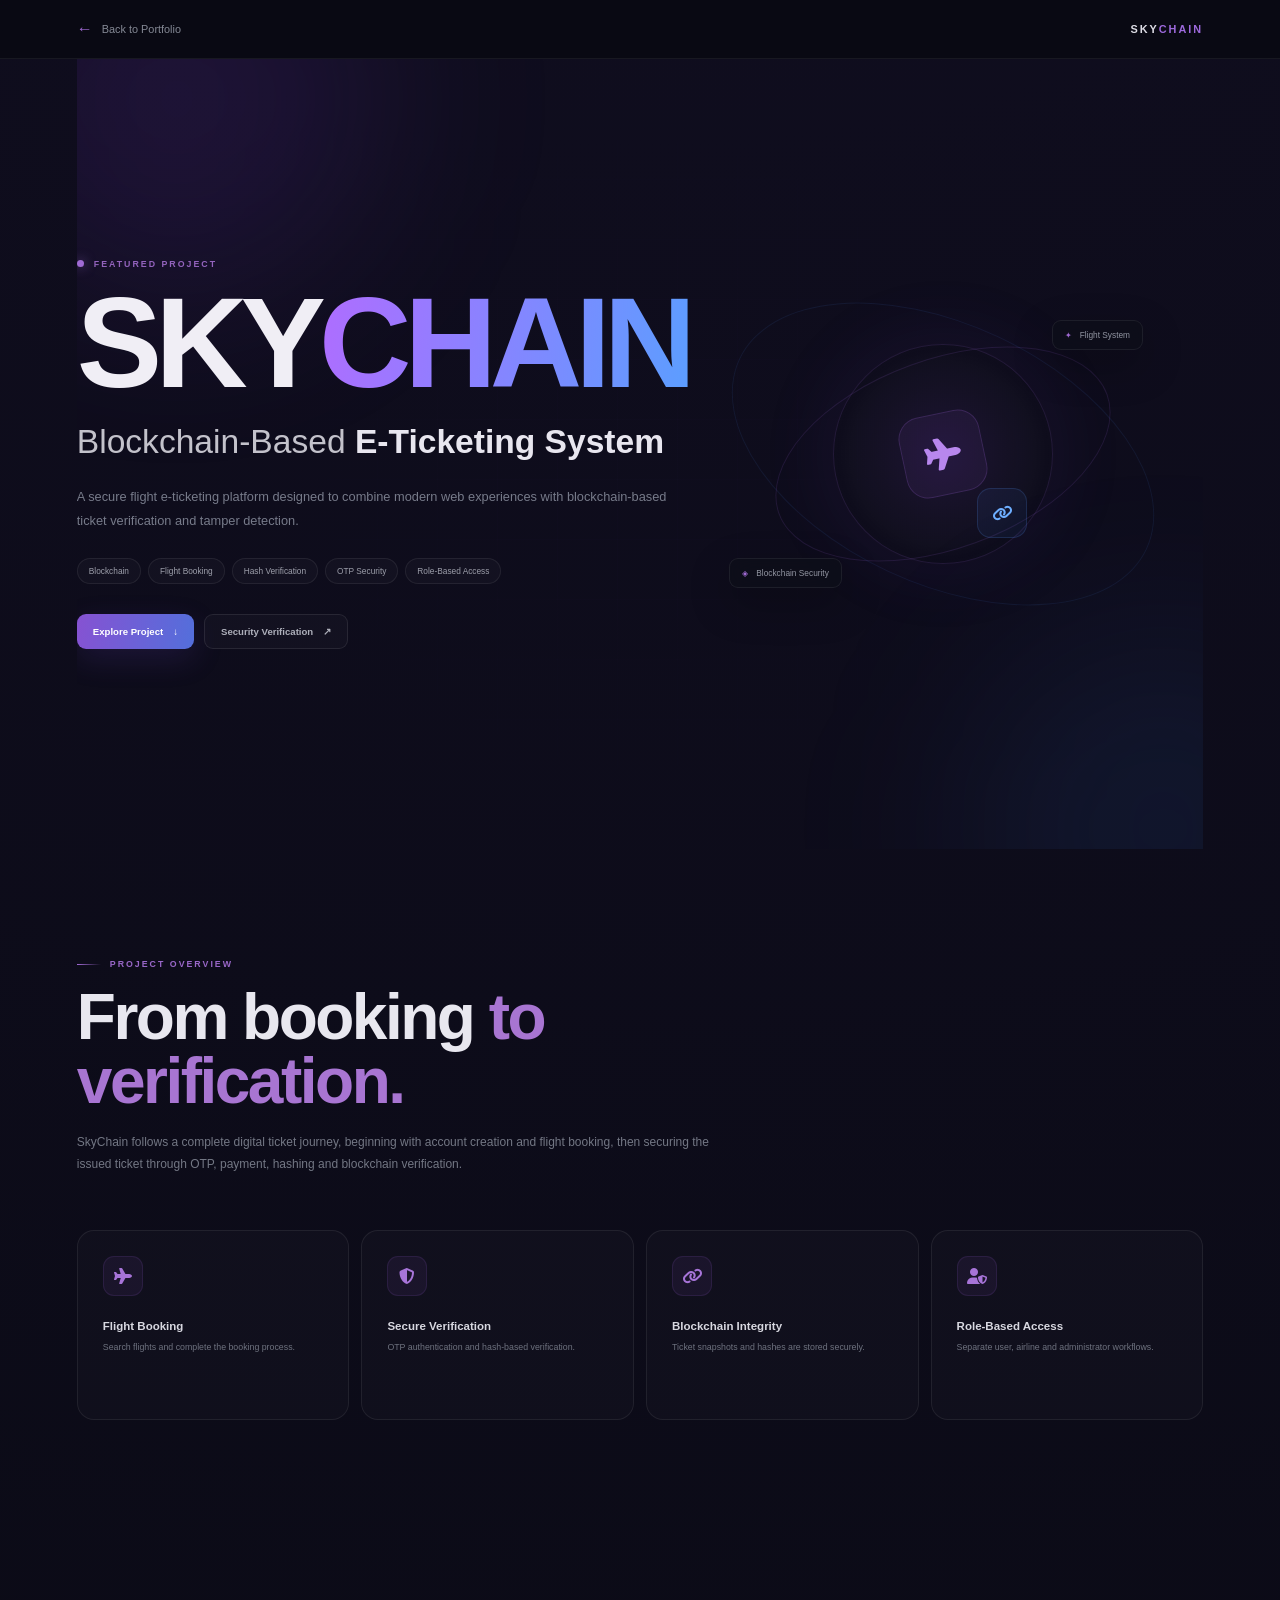
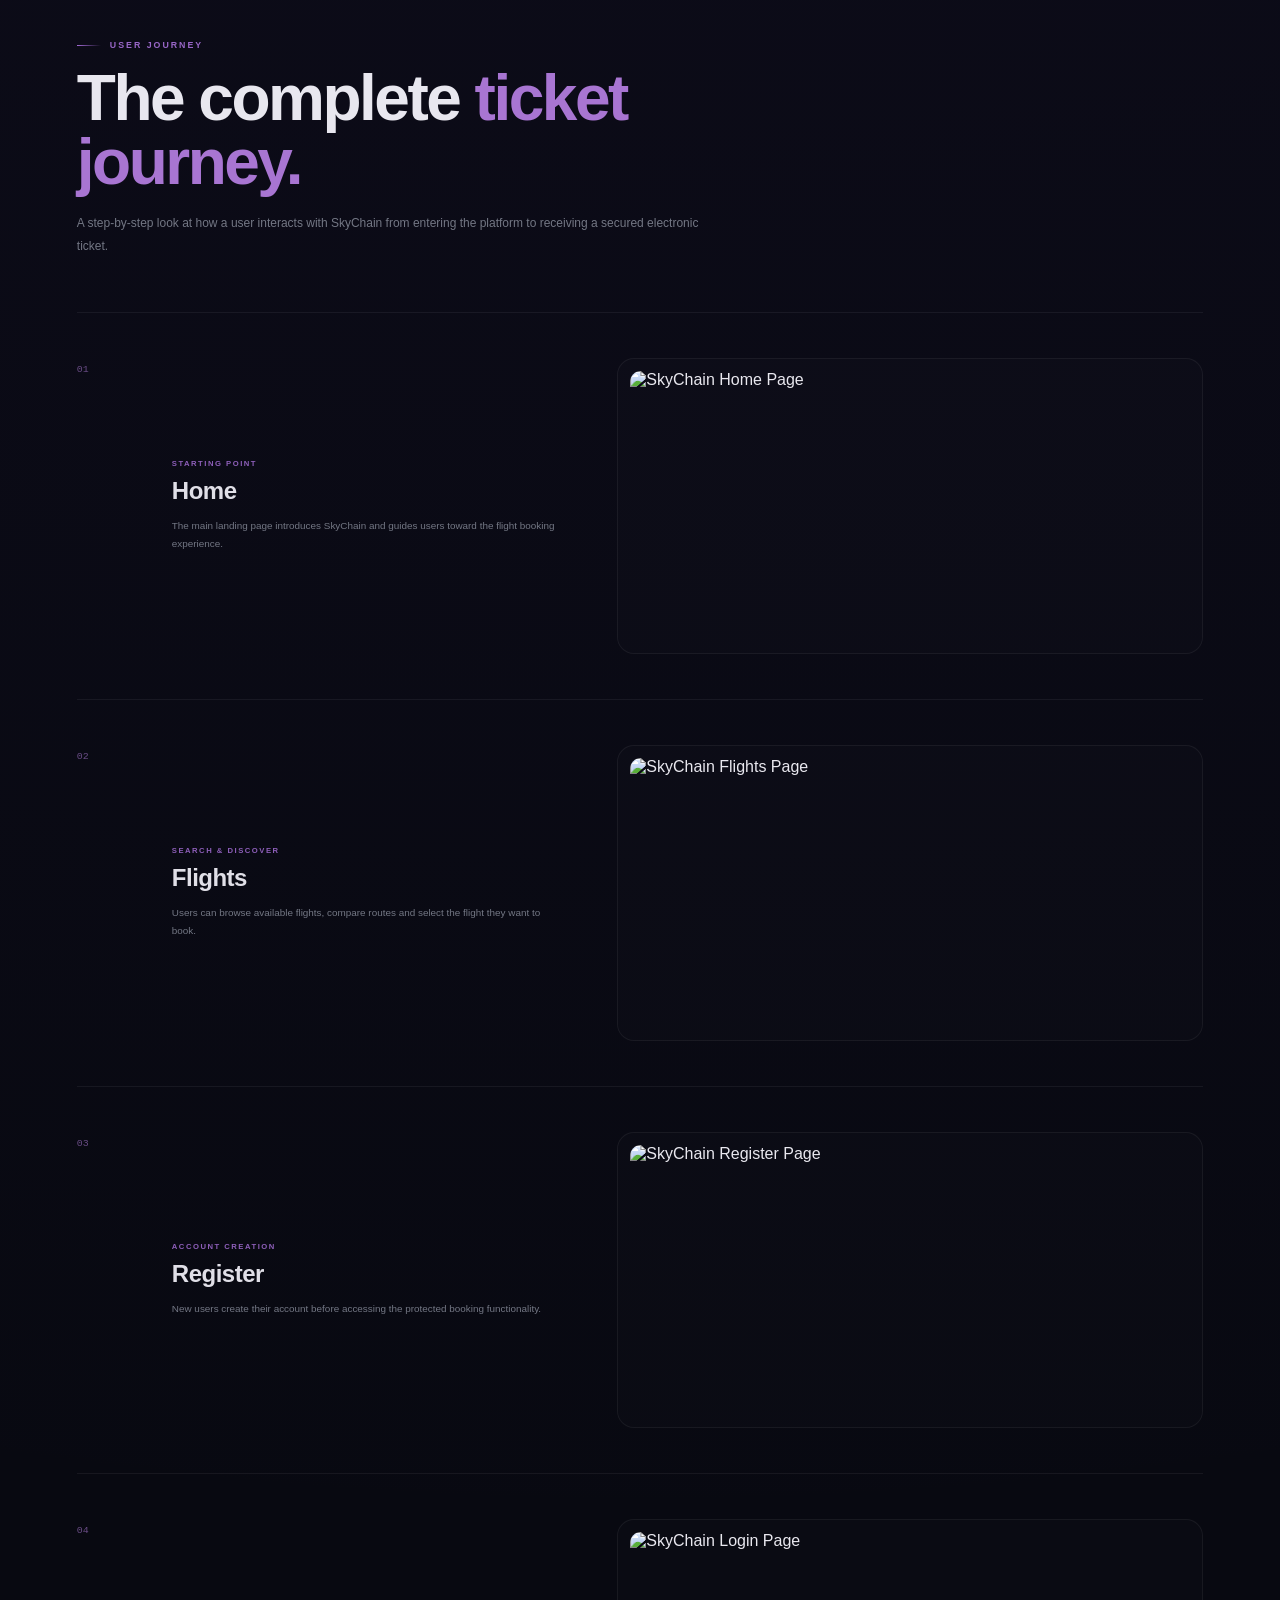
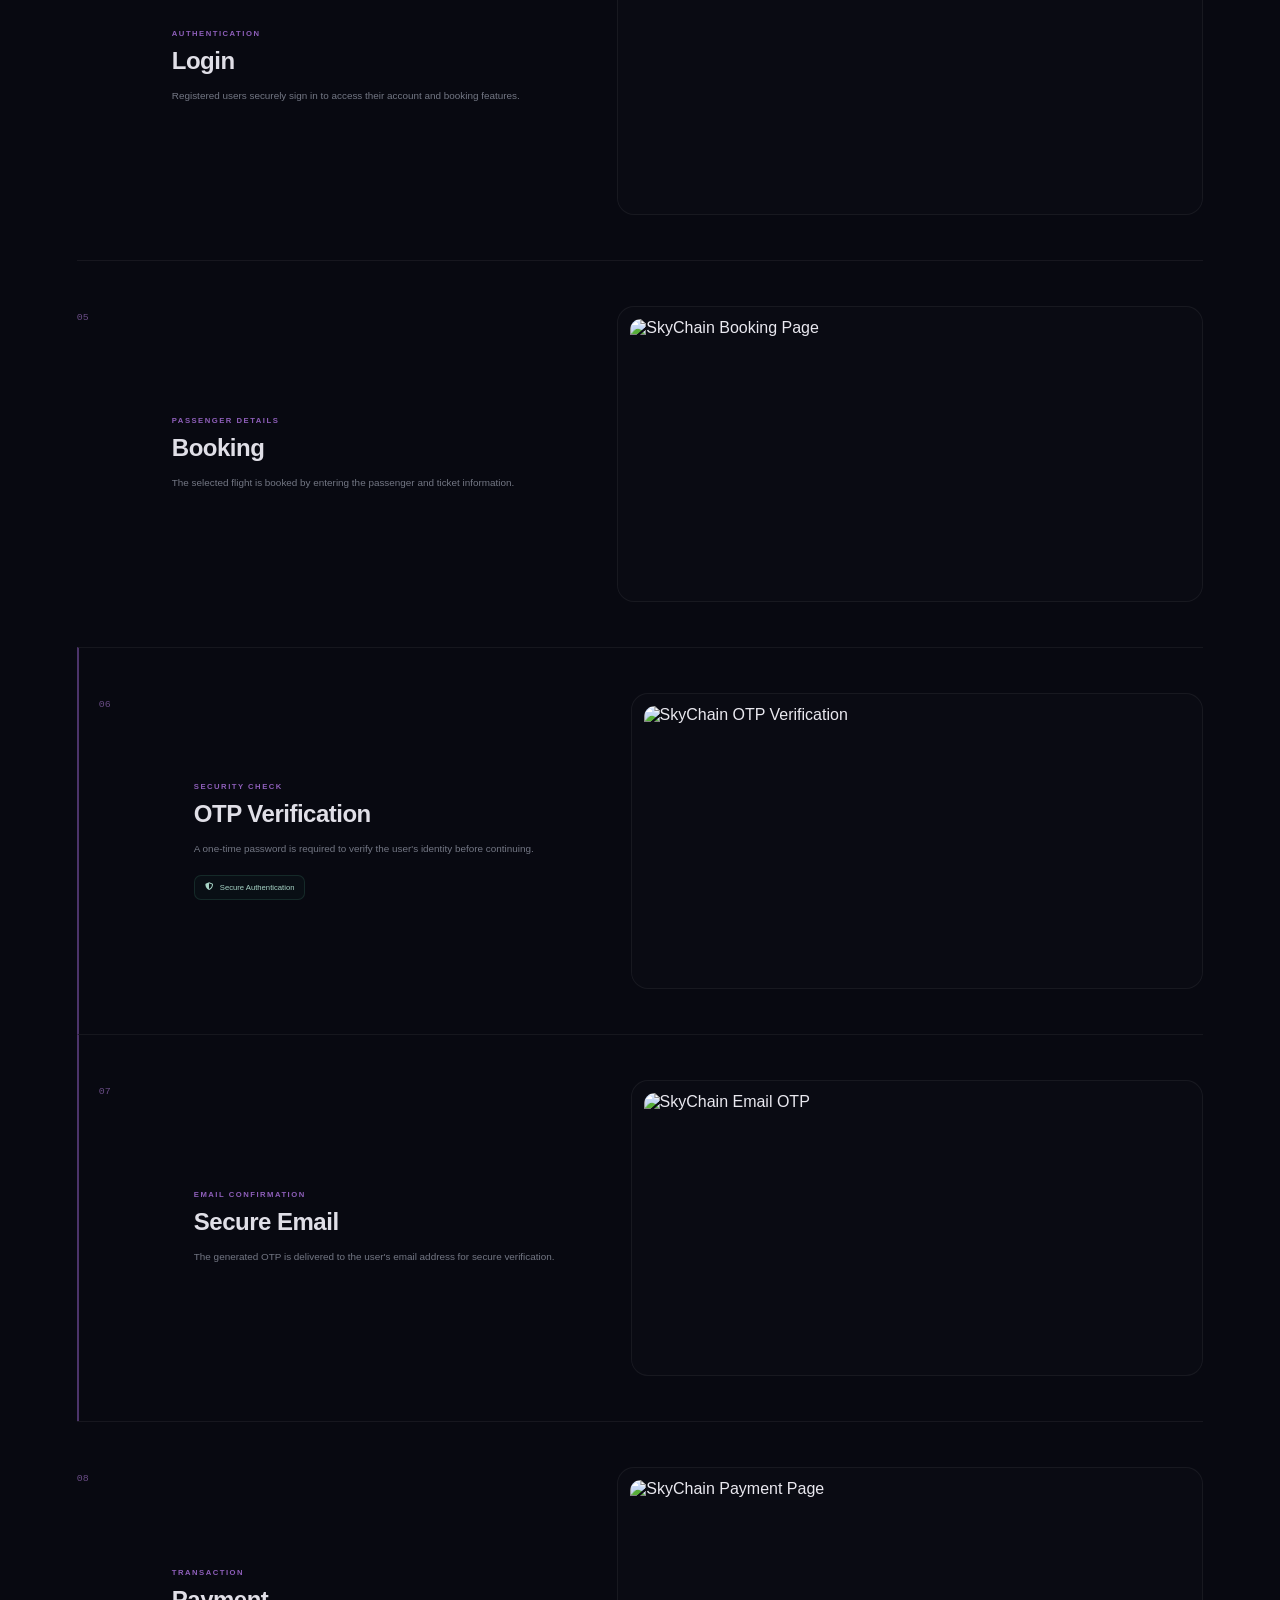
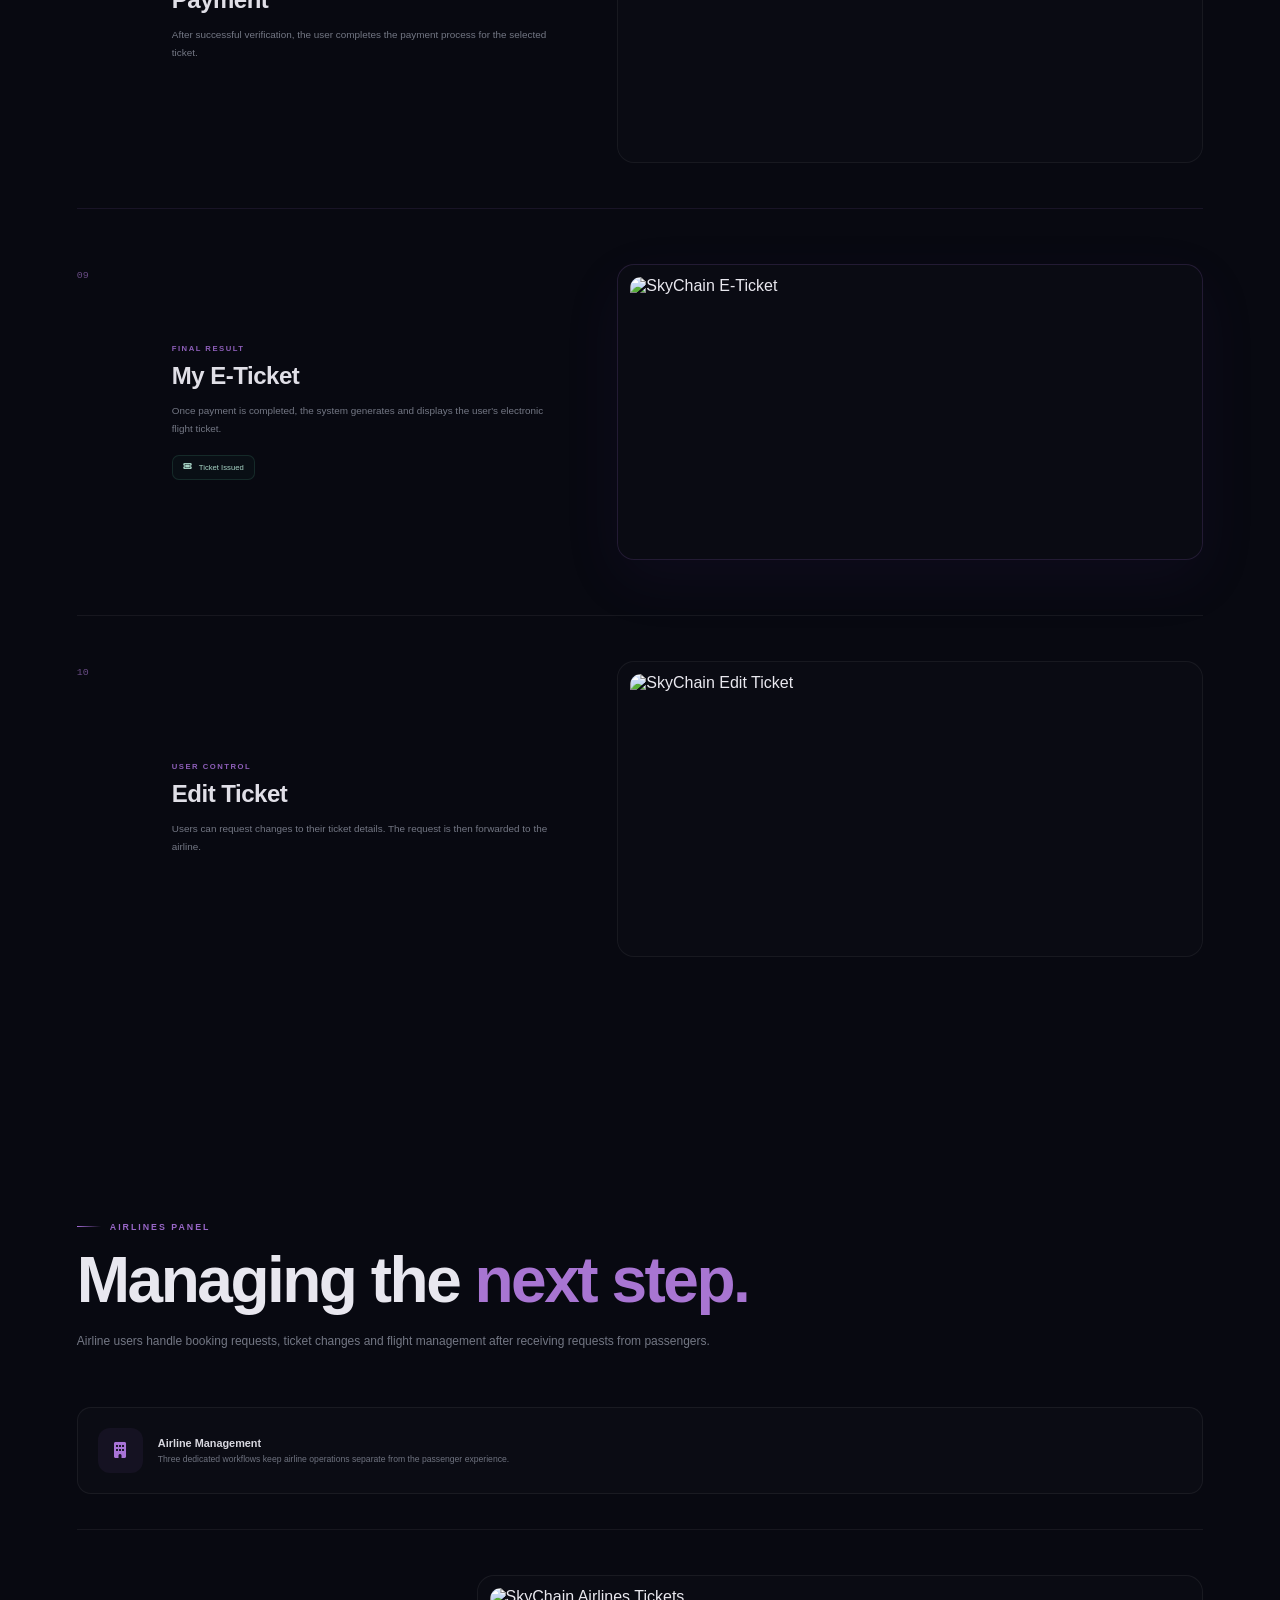
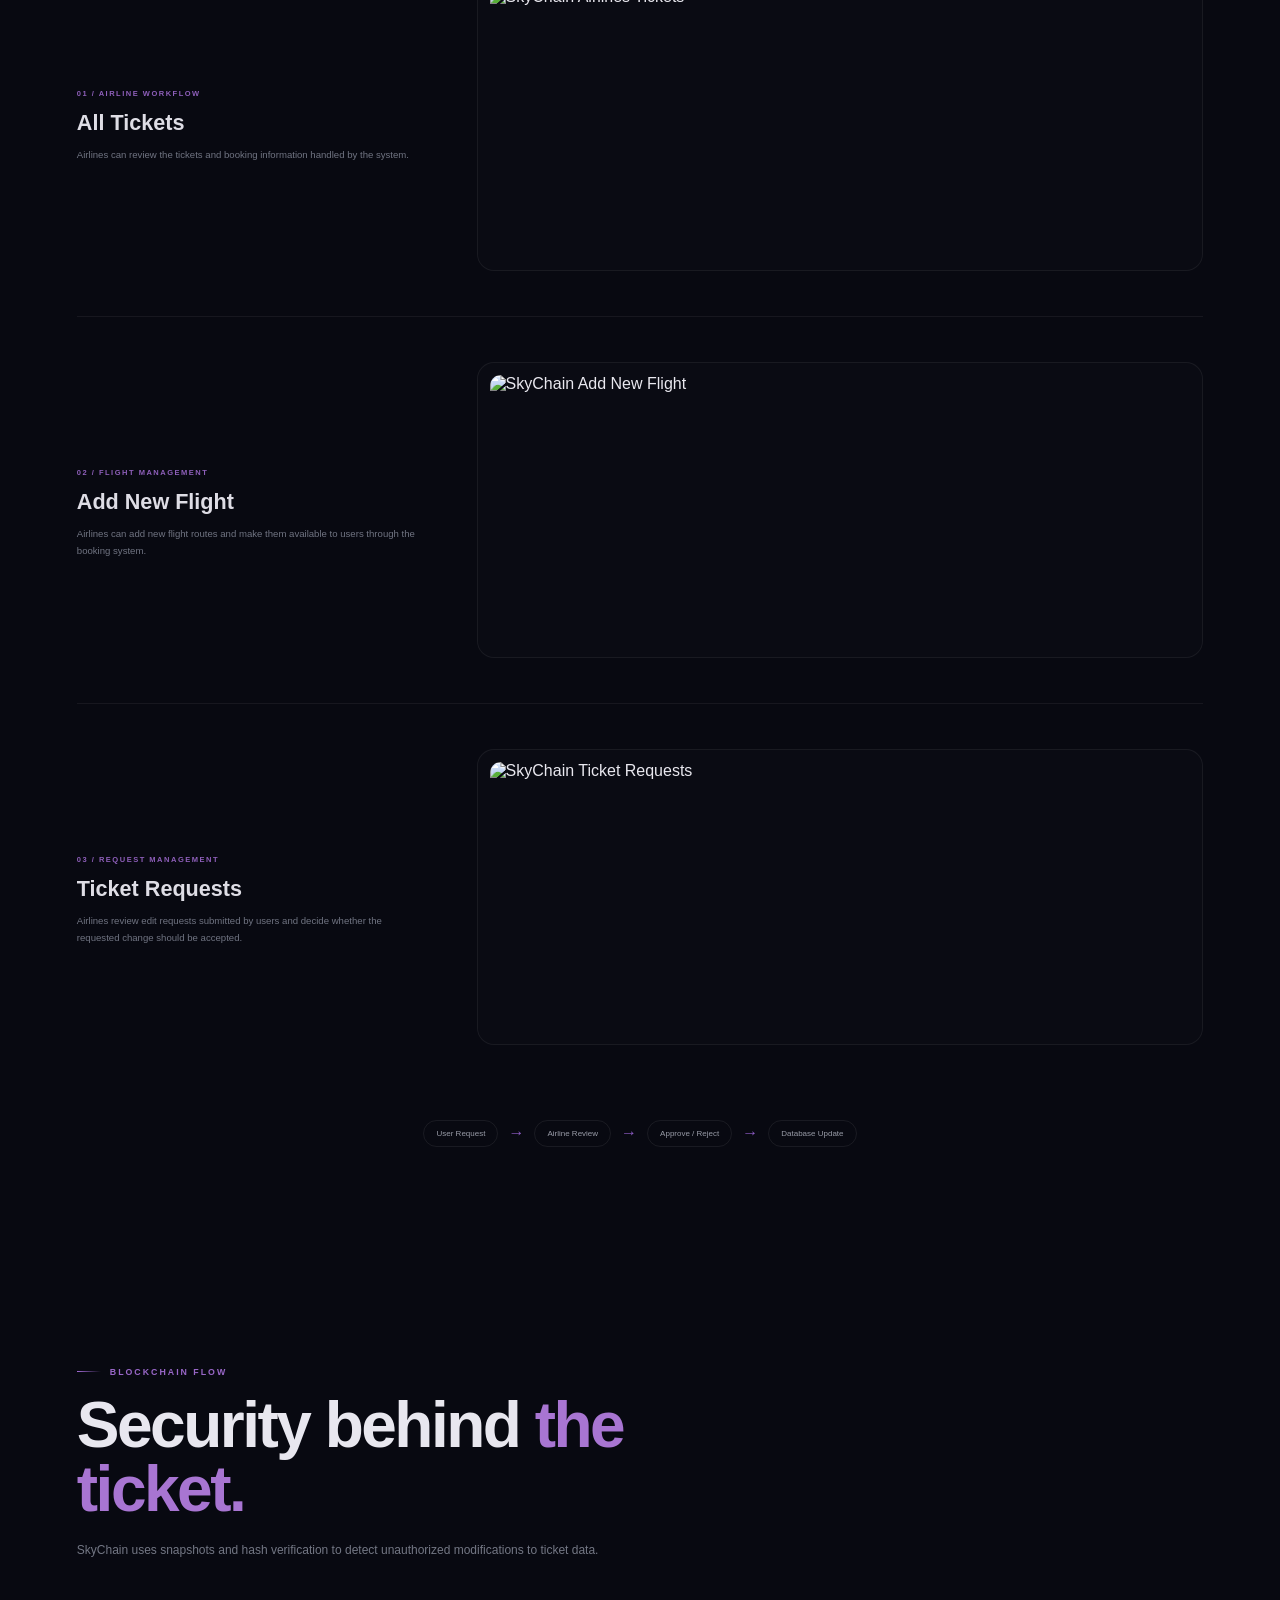
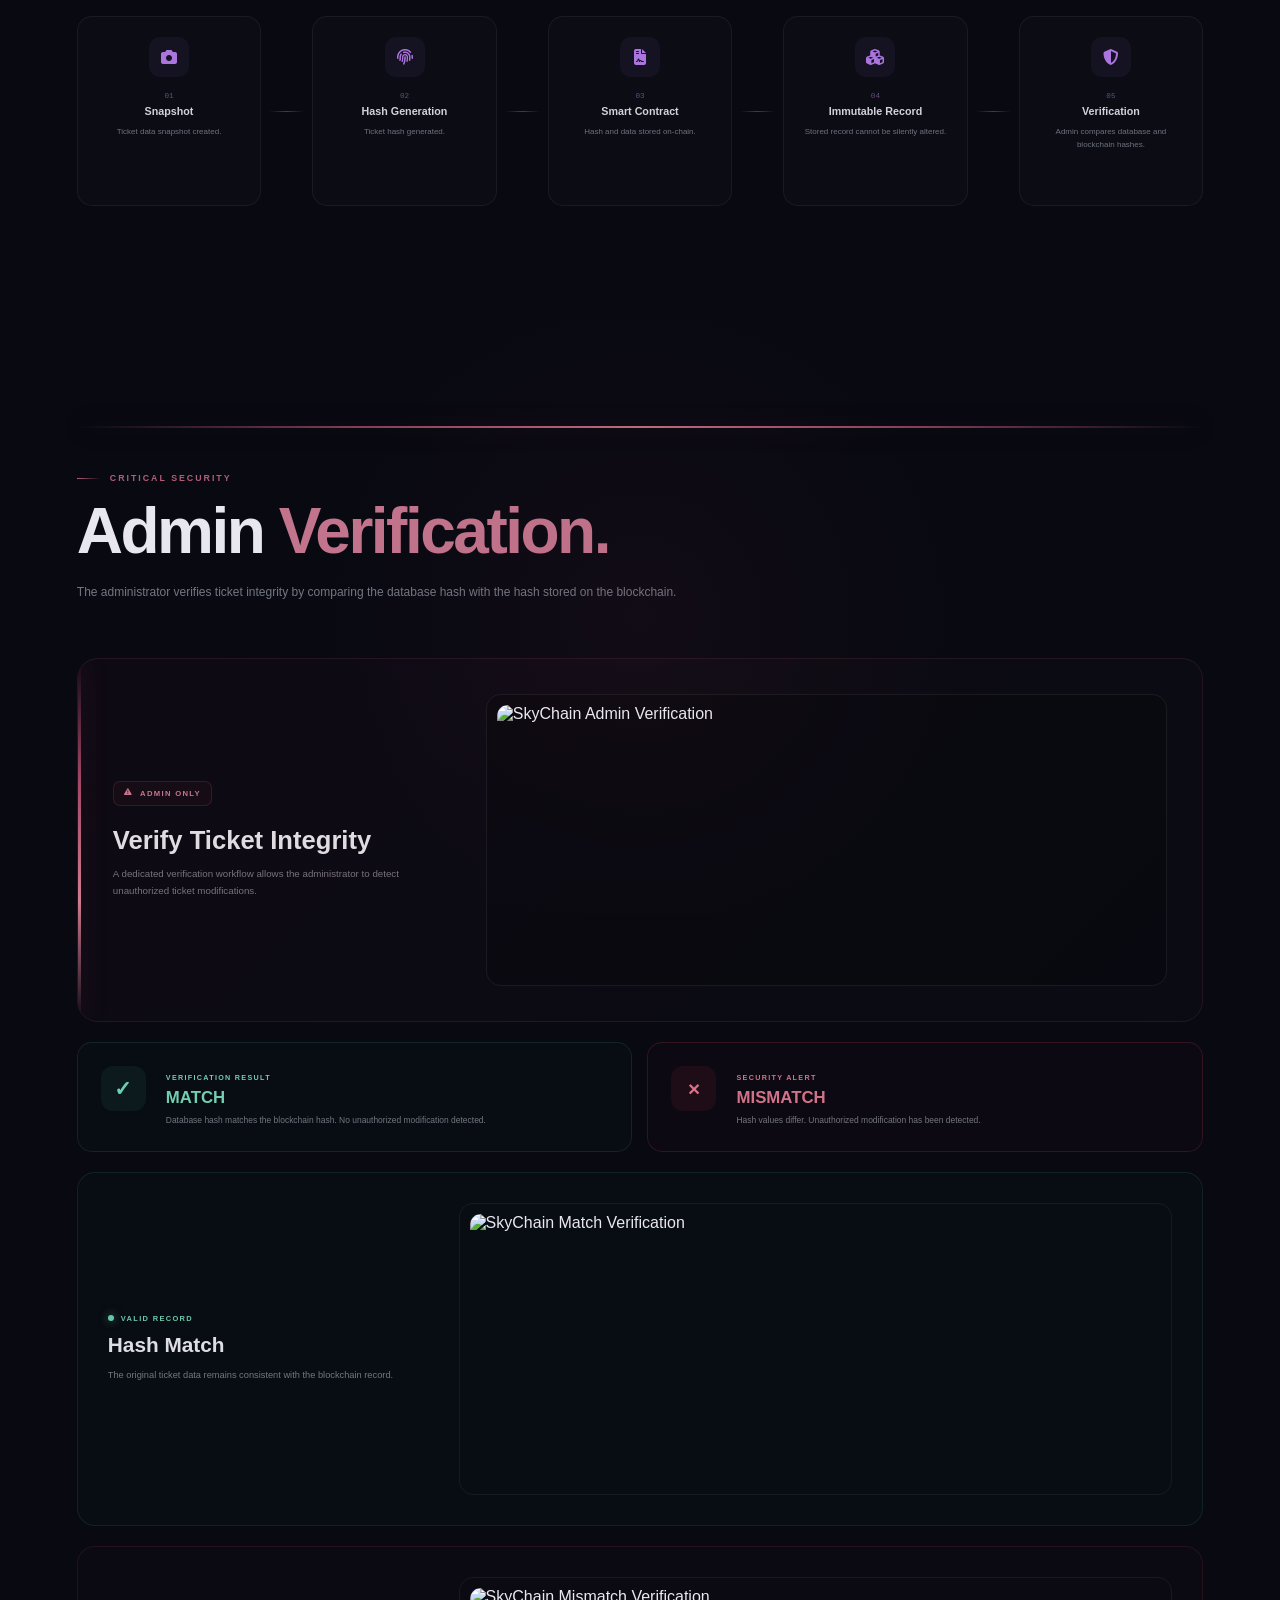
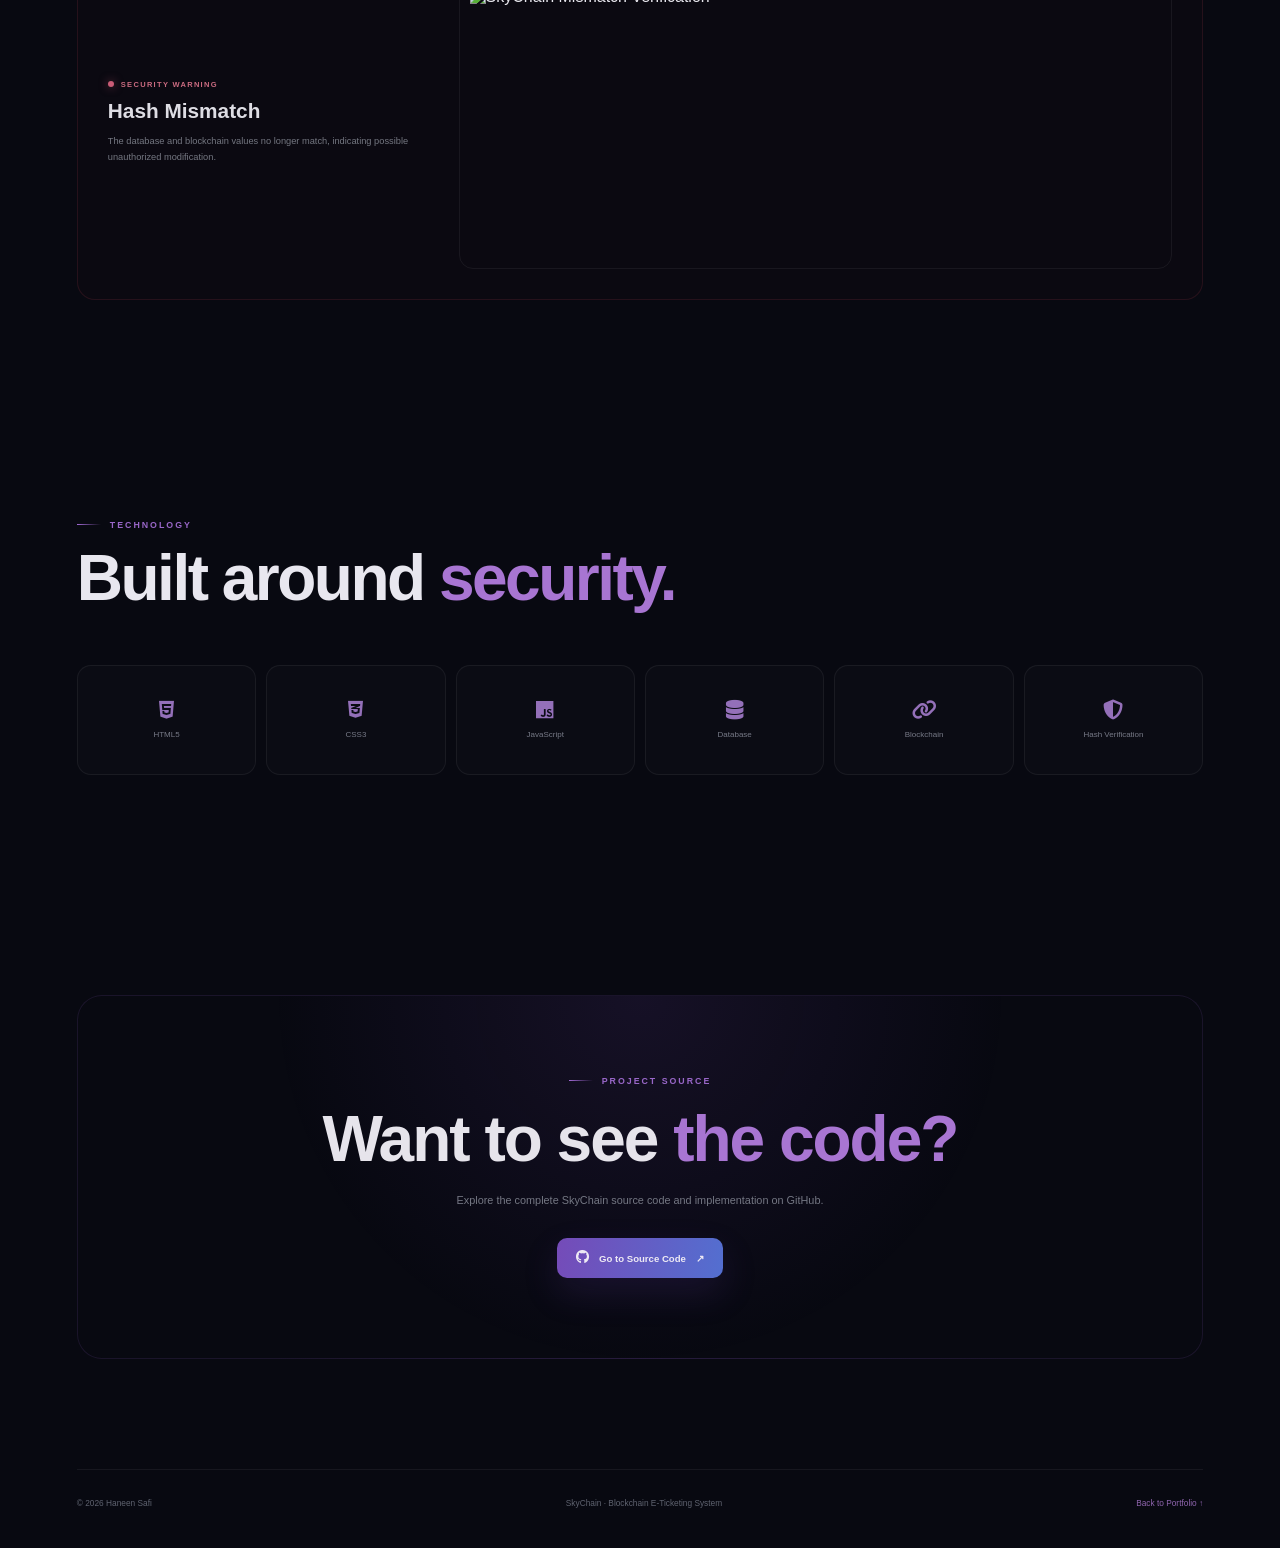
==== Skychain.html @ 0debd5b1 "Initial portfolio upload" ====
<!DOCTYPE html>
<html lang="en">

<head>
  <meta charset="UTF-8">

  <meta
    name="viewport"
    content="width=device-width, initial-scale=1.0"
  >

  <title>SkyChain | Blockchain E-Ticketing System</title>

  <link rel="stylesheet" href="Skychain.css">

  <!-- Font Awesome -->
  <link
    rel="stylesheet"
    href="https://cdnjs.cloudflare.com/ajax/libs/font-awesome/6.5.2/css/all.min.css"
  >
</head>


<body>

  <!-- =========================================
       NAVBAR
  ========================================= -->

  <header class="project-nav">

    <a href="index.html" class="back-home">
      <span>←</span>
      Back to Portfolio
    </a>

    <div class="nav-project-name">
      SKY<span>CHAIN</span>
    </div>

  </header>



  <!-- =========================================
       HERO
  ========================================= -->

  <main>

    <section class="sky-hero">

      <div class="hero-glow hero-glow-one"></div>
      <div class="hero-glow hero-glow-two"></div>

      <div class="hero-grid"></div>


      <div class="sky-hero-content">

        <p class="project-eyebrow">
          <span></span>
          FEATURED PROJECT
        </p>


        <h1>
          SKY<span>CHAIN</span>
        </h1>


        <h2>
          Blockchain-Based
          <strong>E-Ticketing System</strong>
        </h2>


        <p class="hero-description">
          A secure flight e-ticketing platform designed to combine
          modern web experiences with blockchain-based ticket
          verification and tamper detection.
        </p>


        <div class="hero-tags">

          <span>Blockchain</span>
          <span>Flight Booking</span>
          <span>Hash Verification</span>
          <span>OTP Security</span>
          <span>Role-Based Access</span>

        </div>


        <div class="hero-actions">

          <a
            href="#journey"
            class="hero-btn primary"
          >
            Explore Project
            <span>↓</span>
          </a>

          <a
            href="#verification"
            class="hero-btn secondary"
          >
            Security Verification
            <span>↗</span>
          </a>

        </div>

      </div>


      <div class="hero-visual">

        <div class="hero-orbit orbit-one"></div>
        <div class="hero-orbit orbit-two"></div>

        <div class="sky-symbol">

          <div class="plane-symbol">
            <i class="fa-solid fa-plane"></i>
          </div>

          <div class="chain-symbol">
            <i class="fa-solid fa-link"></i>
          </div>

        </div>


        <div class="floating-label label-flight">
          <span>✦</span>
          Flight System
        </div>

        <div class="floating-label label-blockchain">
          <span>◈</span>
          Blockchain Security
        </div>

      </div>

    </section>



    <!-- =========================================
         PROJECT OVERVIEW
    ========================================= -->

    <section class="project-overview section-space">

      <div class="section-title">

        <p class="section-kicker">
          <span></span>
          PROJECT OVERVIEW
        </p>

        <h2>
          From booking
          <span>to verification.</span>
        </h2>

        <p>
          SkyChain follows a complete digital ticket journey,
          beginning with account creation and flight booking,
          then securing the issued ticket through OTP,
          payment, hashing and blockchain verification.
        </p>

      </div>


      <div class="overview-grid">

        <div class="overview-card">

          <div class="overview-icon">
            <i class="fa-solid fa-plane"></i>
          </div>

          <strong>Flight Booking</strong>

          <span>
            Search flights and complete the booking process.
          </span>

        </div>


        <div class="overview-card">

          <div class="overview-icon">
            <i class="fa-solid fa-shield-halved"></i>
          </div>

          <strong>Secure Verification</strong>

          <span>
            OTP authentication and hash-based verification.
          </span>

        </div>


        <div class="overview-card">

          <div class="overview-icon">
            <i class="fa-solid fa-link"></i>
          </div>

          <strong>Blockchain Integrity</strong>

          <span>
            Ticket snapshots and hashes are stored securely.
          </span>

        </div>


        <div class="overview-card">

          <div class="overview-icon">
            <i class="fa-solid fa-user-shield"></i>
          </div>

          <strong>Role-Based Access</strong>

          <span>
            Separate user, airline and administrator workflows.
          </span>

        </div>

      </div>

    </section>



    <!-- =========================================
         USER JOURNEY
    ========================================= -->

    <section
      id="journey"
      class="journey-section section-space"
    >

      <div class="section-title">

        <p class="section-kicker">
          <span></span>
          USER JOURNEY
        </p>

        <h2>
          The complete
          <span>ticket journey.</span>
        </h2>

        <p>
          A step-by-step look at how a user interacts with
          SkyChain from entering the platform to receiving
          a secured electronic ticket.
        </p>

      </div>



      <!-- HOME -->

      <article class="screen-step">

        <div class="step-number">
          01
        </div>

        <div class="step-content">

          <div class="step-info">

            <p>STARTING POINT</p>

            <h3>Home</h3>

            <span>
              The main landing page introduces SkyChain and
              guides users toward the flight booking experience.
            </span>

          </div>

          <div class="step-image">
            <img
              src="assets/skychain/home.png"
              alt="SkyChain Home Page"
              class="project-screenshot"
            >
          </div>

        </div>

      </article>



      <!-- FLIGHTS -->

      <article class="screen-step">

        <div class="step-number">
          02
        </div>

        <div class="step-content">

          <div class="step-info">

            <p>SEARCH & DISCOVER</p>

            <h3>Flights</h3>

            <span>
              Users can browse available flights, compare routes
              and select the flight they want to book.
            </span>

          </div>

          <div class="step-image">
            <img
              src="assets/skychain/Flight.png"
              alt="SkyChain Flights Page"
              loading="lazy"
              class="project-screenshot"
            >
          </div>

        </div>

      </article>



      <!-- REGISTER -->

      <article class="screen-step">

        <div class="step-number">
          03
        </div>

        <div class="step-content">

          <div class="step-info">

            <p>ACCOUNT CREATION</p>

            <h3>Register</h3>

            <span>
              New users create their account before accessing
              the protected booking functionality.
            </span>

          </div>

          <div class="step-image">
            <img
              src="assets/skychain/Register.png"
              alt="SkyChain Register Page"
              loading="lazy"
              class="project-screenshot"
            >
          </div>

        </div>

      </article>



      <!-- LOGIN -->

      <article class="screen-step">

        <div class="step-number">
          04
        </div>

        <div class="step-content">

          <div class="step-info">

            <p>AUTHENTICATION</p>

            <h3>Login</h3>

            <span>
              Registered users securely sign in to access
              their account and booking features.
            </span>

          </div>

          <div class="step-image">
            <img
              src="assets/skychain/Login.png"
              alt="SkyChain Login Page"
              loading="lazy"
              class="project-screenshot"
            >
          </div>

        </div>

      </article>



      <!-- BOOKING -->

      <article class="screen-step">

        <div class="step-number">
          05
        </div>

        <div class="step-content">

          <div class="step-info">

            <p>PASSENGER DETAILS</p>

            <h3>Booking</h3>

            <span>
              The selected flight is booked by entering the
              passenger and ticket information.
            </span>

          </div>

          <div class="step-image">
            <img
              src="assets/skychain/Booking.jpeg"
              alt="SkyChain Booking Page"
              loading="lazy"
              class="project-screenshot"
            >
          </div>

        </div>

      </article>



      <!-- OTP -->

      <article class="screen-step security-step">

        <div class="step-number">
          06
        </div>

        <div class="step-content">

          <div class="step-info">

            <p>SECURITY CHECK</p>

            <h3>OTP Verification</h3>

            <span>
              A one-time password is required to verify the
              user's identity before continuing.
            </span>

            <div class="security-badge">
              <i class="fa-solid fa-shield-halved"></i>
              Secure Authentication
            </div>

          </div>

          <div class="step-image">
            <img
              src="assets/skychain/OTP.png"
              alt="SkyChain OTP Verification"
              loading="lazy"
              class="project-screenshot"
            >
          </div>

        </div>

      </article>



      <!-- EMAIL -->

      <article class="screen-step security-step">

        <div class="step-number">
          07
        </div>

        <div class="step-content">

          <div class="step-info">

            <p>EMAIL CONFIRMATION</p>

            <h3>Secure Email</h3>

            <span>
              The generated OTP is delivered to the user's
              email address for secure verification.
            </span>

          </div>

          <div class="step-image">
            <img
              src="assets/skychain/Email.png"
              alt="SkyChain Email OTP"
              loading="lazy"
              class="project-screenshot"
            >
          </div>

        </div>

      </article>



      <!-- PAYMENT -->

      <article class="screen-step">

        <div class="step-number">
          08
        </div>

        <div class="step-content">

          <div class="step-info">

            <p>TRANSACTION</p>

            <h3>Payment</h3>

            <span>
              After successful verification, the user completes
              the payment process for the selected ticket.
            </span>

          </div>

          <div class="step-image">
            <img
              src="assets/skychain/Payment.jpeg"
              alt="SkyChain Payment Page"
              loading="lazy"
              class="project-screenshot"
            >
          </div>

        </div>

      </article>



      <!-- TICKET -->

      <article class="screen-step featured-screen">

        <div class="step-number">
          09
        </div>

        <div class="step-content">

          <div class="step-info">

            <p>FINAL RESULT</p>

            <h3>My E-Ticket</h3>

            <span>
              Once payment is completed, the system generates
              and displays the user's electronic flight ticket.
            </span>

            <div class="result-badge">
              <i class="fa-solid fa-ticket"></i>
              Ticket Issued
            </div>

          </div>

          <div class="step-image">
            <img
              src="assets/skychain/Ticket.png"
              alt="SkyChain E-Ticket"
              loading="lazy"
              class="project-screenshot"
            >
          </div>

        </div>

      </article>



      <!-- EDIT -->

      <article class="screen-step">

        <div class="step-number">
          10
        </div>

        <div class="step-content">

          <div class="step-info">

            <p>USER CONTROL</p>

            <h3>Edit Ticket</h3>

            <span>
              Users can request changes to their ticket details.
              The request is then forwarded to the airline.
            </span>

          </div>

          <div class="step-image">
            <img
              src="assets/skychain/EditRequest.png"
              alt="SkyChain Edit Ticket"
              loading="lazy"
              class="project-screenshot"
            >
          </div>

        </div>

      </article>

    </section>



    <!-- =========================================
         AIRLINES
    ========================================= -->

    <section class="airlines-section section-space">

      <div class="section-title">

        <p class="section-kicker">
          <span></span>
          AIRLINES PANEL
        </p>

        <h2>
          Managing the
          <span>next step.</span>
        </h2>

        <p>
          Airline users handle booking requests, ticket changes
          and flight management after receiving requests from passengers.
        </p>

      </div>


      <div class="airlines-intro">

        <div class="airline-icon">
          <i class="fa-solid fa-building"></i>
        </div>

        <div>
          <strong>Airline Management</strong>

          <span>
            Three dedicated workflows keep airline operations
            separate from the passenger experience.
          </span>
        </div>

      </div>



      <!-- AIRLINE 1 -->

      <article class="airline-screen">

        <div class="airline-screen-info">

          <span>01 / AIRLINE WORKFLOW</span>

          <h3>All Tickets</h3>

          <p>
            Airlines can review the tickets and booking
            information handled by the system.
          </p>

        </div>

        <div class="airline-screen-image">

          <img
            src="assets/skychain/Airlines1.png"
            alt="SkyChain Airlines Tickets"
            loading="lazy"
            class="project-screenshot"
          >

        </div>

      </article>



      <!-- AIRLINE 2 -->

      <article class="airline-screen">

        <div class="airline-screen-info">

          <span>02 / FLIGHT MANAGEMENT</span>

          <h3>Add New Flight</h3>

          <p>
            Airlines can add new flight routes and make them
            available to users through the booking system.
          </p>

        </div>

        <div class="airline-screen-image">

          <img
            src="assets/skychain/AddFlight.png"
            alt="SkyChain Add New Flight"
            loading="lazy"
            class="project-screenshot"
          >

        </div>

      </article>



      <!-- AIRLINE 3 -->

      <article class="airline-screen">

        <div class="airline-screen-info">

          <span>03 / REQUEST MANAGEMENT</span>

          <h3>Ticket Requests</h3>

          <p>
            Airlines review edit requests submitted by users
            and decide whether the requested change should be accepted.
          </p>

        </div>

        <div class="airline-screen-image">

          <img
            src="assets/skychain/ApproveEdit.png"
            alt="SkyChain Ticket Requests"
            loading="lazy"
            class="project-screenshot"
          >

        </div>

      </article>



      <div class="airline-flow">

        <span>User Request</span>

        <b>→</b>

        <span>Airline Review</span>

        <b>→</b>

        <span>Approve / Reject</span>

        <b>→</b>

        <span>Database Update</span>

      </div>

    </section>



    <!-- =========================================
         BLOCKCHAIN FLOW
    ========================================= -->

    <section class="blockchain-section section-space">

      <div class="section-title">

        <p class="section-kicker">
          <span></span>
          BLOCKCHAIN FLOW
        </p>

        <h2>
          Security behind
          <span>the ticket.</span>
        </h2>

        <p>
          SkyChain uses snapshots and hash verification to detect
          unauthorized modifications to ticket data.
        </p>

      </div>


      <div class="blockchain-flow">

        <div class="block-node">

          <div class="block-icon">
            <i class="fa-solid fa-camera"></i>
          </div>

          <small>01</small>

          <h3>Snapshot</h3>

          <p>
            Ticket data snapshot created.
          </p>

        </div>


        <div class="block-line"></div>


        <div class="block-node">

          <div class="block-icon">
            <i class="fa-solid fa-fingerprint"></i>
          </div>

          <small>02</small>

          <h3>Hash Generation</h3>

          <p>
            Ticket hash generated.
          </p>

        </div>


        <div class="block-line"></div>


        <div class="block-node">

          <div class="block-icon">
            <i class="fa-solid fa-file-contract"></i>
          </div>

          <small>03</small>

          <h3>Smart Contract</h3>

          <p>
            Hash and data stored on-chain.
          </p>

        </div>


        <div class="block-line"></div>


        <div class="block-node">

          <div class="block-icon">
            <i class="fa-solid fa-cubes"></i>
          </div>

          <small>04</small>

          <h3>Immutable Record</h3>

          <p>
            Stored record cannot be silently altered.
          </p>

        </div>


        <div class="block-line"></div>


        <div class="block-node">

          <div class="block-icon">
            <i class="fa-solid fa-shield-halved"></i>
          </div>

          <small>05</small>

          <h3>Verification</h3>

          <p>
            Admin compares database and blockchain hashes.
          </p>

        </div>

      </div>

    </section>



    <!-- =========================================
         ADMIN VERIFICATION
    ========================================= -->

    <section
      id="verification"
      class="verification-section section-space"
    >

      <div class="verification-alert-line"></div>


      <div class="section-title verification-heading">

        <p class="section-kicker">
          <span></span>
          CRITICAL SECURITY
        </p>

        <h2>
          Admin
          <span>Verification.</span>
        </h2>

        <p>
          The administrator verifies ticket integrity by comparing
          the database hash with the hash stored on the blockchain.
        </p>

      </div>



      <!-- ADMIN IMAGE -->

      <div class="admin-main-screen">

        <div class="admin-main-info">

          <div class="critical-label">
            <i class="fa-solid fa-triangle-exclamation"></i>
            ADMIN ONLY
          </div>

          <h3>
            Verify Ticket Integrity
          </h3>

          <p>
            A dedicated verification workflow allows the administrator
            to detect unauthorized ticket modifications.
          </p>

        </div>


        <div class="admin-main-image">

          <img
            src="assets/skychain/Admin.png"
            alt="SkyChain Admin Verification"
            loading="lazy"
            class="project-screenshot"
          >

        </div>

      </div>



      <!-- MATCH / MISMATCH -->

      <div class="verification-results">

        <div class="verification-result match">

          <div class="result-icon">
            ✓
          </div>

          <div>

            <span>VERIFICATION RESULT</span>

            <h3>MATCH</h3>

            <p>
              Database hash matches the blockchain hash.
              No unauthorized modification detected.
            </p>

          </div>

        </div>



        <div class="verification-result mismatch">

          <div class="result-icon">
            ×
          </div>

          <div>

            <span>SECURITY ALERT</span>

            <h3>MISMATCH</h3>

            <p>
              Hash values differ. Unauthorized modification
              has been detected.
            </p>

          </div>

        </div>

      </div>



      <!-- MATCH SCREEN -->

      <article class="verification-screen match-screen">

        <div class="verification-screen-info">

          <div class="status-title">
            <span class="status-dot"></span>
            VALID RECORD
          </div>

          <h3>Hash Match</h3>

          <p>
            The original ticket data remains consistent with
            the blockchain record.
          </p>

        </div>

        <div class="verification-screen-image">

          <img
            src="assets/skychain/Match.png"
            alt="SkyChain Match Verification"
            loading="lazy"
            class="project-screenshot"
          >

        </div>

      </article>



      <!-- MISMATCH SCREEN -->

      <article class="verification-screen mismatch-screen">

        <div class="verification-screen-info">

          <div class="status-title">
            <span class="status-dot"></span>
            SECURITY WARNING
          </div>

          <h3>Hash Mismatch</h3>

          <p>
            The database and blockchain values no longer match,
            indicating possible unauthorized modification.
          </p>

        </div>

        <div class="verification-screen-image">

          <img
            src="assets/skychain/MisMatch.png"
            alt="SkyChain Mismatch Verification"
            loading="lazy"
            class="project-screenshot"
          >

        </div>

      </article>

    </section>



    <!-- =========================================
         TECHNOLOGY
    ========================================= -->

    <section class="technology-section section-space">

      <div class="section-title">

        <p class="section-kicker">
          <span></span>
          TECHNOLOGY
        </p>

        <h2>
          Built around
          <span>security.</span>
        </h2>

      </div>


      <div class="technology-grid">

        <div class="tech-item">
          <i class="fa-brands fa-html5"></i>
          <span>HTML5</span>
        </div>

        <div class="tech-item">
          <i class="fa-brands fa-css3-alt"></i>
          <span>CSS3</span>
        </div>

        <div class="tech-item">
          <i class="fa-brands fa-js"></i>
          <span>JavaScript</span>
        </div>

        <div class="tech-item">
          <i class="fa-solid fa-database"></i>
          <span>Database</span>
        </div>

        <div class="tech-item">
          <i class="fa-solid fa-link"></i>
          <span>Blockchain</span>
        </div>

        <div class="tech-item">
          <i class="fa-solid fa-shield-halved"></i>
          <span>Hash Verification</span>
        </div>

      </div>

    </section>



    <!-- =========================================
         FINAL CTA
    ========================================= -->

    <section class="source-section section-space">

      <div class="source-box">

        <p class="section-kicker">
          <span></span>
          PROJECT SOURCE
        </p>

        <h2>
          Want to see
          <span>the code?</span>
        </h2>

        <p>
          Explore the complete SkyChain source code and
          implementation on GitHub.
        </p>


        <a
          href="https://github.com/HaneenSafi/Skychain"
          target="_blank"
          rel="noopener noreferrer"
          class="source-btn"
        >

          <i class="fa-brands fa-github"></i>

          Go to Source Code

          <span>↗</span>

        </a>

      </div>

    </section>

  </main>



  <!-- =========================================
       IMAGE LIGHTBOX
  ========================================= -->

  <div
    class="image-lightbox"
    id="imageLightbox"
  >

    <button
      class="lightbox-close"
      id="lightboxClose"
      aria-label="Close image"
    >
      &times;
    </button>

    <img
      id="lightboxImage"
      src=""
      alt="SkyChain Project Screenshot"
    >

  </div>



  <!-- =========================================
       FOOTER
  ========================================= -->

  <footer class="sky-footer">

    <span>
      © 2026 Haneen Safi
    </span>

    <span>
      SkyChain · Blockchain E-Ticketing System
    </span>

    <a href="index.html">
      Back to Portfolio ↑
    </a>

  </footer>



  <script src="Skychain.js"></script>

</body>

</html>
---- Skychain.css ----
/* =========================================
   RESET
========================================= */

* {
  margin: 0;
  padding: 0;
  box-sizing: border-box;
}


html {
  scroll-behavior: smooth;
}


body {
  min-height: 100vh;

  background:
    radial-gradient(
      circle at 50% -10%,
      rgba(105,64,190,.10),
      transparent 35%
    ),
    #080911;

  color: #e9e8ef;

  font-family:
    Inter,
    Arial,
    sans-serif;

  overflow-x: hidden;
}


a {
  color: inherit;
  text-decoration: none;
}


img {
  max-width: 100%;
}


button {
  font: inherit;
}


/* =========================================
   NAVBAR
========================================= */

.project-nav {

  position: sticky;

  top: 0;

  z-index: 100;

  width: 100%;

  display: flex;

  align-items: center;

  justify-content: space-between;

  padding: 20px 6vw;

  border-bottom:
    1px solid rgba(255,255,255,.06);

  background:
    rgba(8,9,17,.78);

  backdrop-filter:
    blur(18px);
}


.back-home {

  display: flex;

  align-items: center;

  gap: 9px;

  color: #858995;

  font-size: .68rem;

  transition: .25s ease;
}


.back-home span {

  color: #a16bd4;

  font-size: 1rem;
}


.back-home:hover {

  color: #dddbe5;

  transform:
    translateX(-3px);
}


.nav-project-name {

  color: #dedde6;

  font-size: .68rem;

  font-weight: 800;

  letter-spacing: 2px;
}


.nav-project-name span {

  color: #9d69dc;
}


/* =========================================
   GENERAL
========================================= */

.section-space {

  width: min(1180px, 88%);

  margin: auto;

  padding: 110px 0;
}


.section-title {

  max-width: 720px;

  margin-bottom: 55px;
}


.section-kicker {

  display: flex;

  align-items: center;

  gap: 9px;

  margin-bottom: 16px;

  color: #9967c8;

  font-size: .55rem;

  font-weight: 800;

  letter-spacing: 2px;
}


.section-kicker span {

  width: 24px;

  height: 1px;

  background:
    linear-gradient(
      90deg,
      #a36bd7,
      transparent
    );
}


.section-title h2 {

  color: #e8e7ef;

  font-size:
    clamp(2.3rem, 5vw, 4.1rem);

  line-height: 1;

  letter-spacing: -2.5px;
}


.section-title h2 span {

  color: #a875d2;
}


.section-title > p:last-child {

  max-width: 650px;

  margin-top: 18px;

  color: #737784;

  font-size: .75rem;

  line-height: 1.85;
}


/* =========================================
   HERO
========================================= */

.sky-hero {

  position: relative;

  min-height: 790px;

  display: grid;

  grid-template-columns: 1.1fr .9fr;

  align-items: center;

  gap: 40px;

  width: min(1250px, 88%);

  margin: auto;

  overflow: hidden;
}


.hero-grid {

  position: absolute;

  inset: 0;

  opacity: .25;

  background-image:
    linear-gradient(
      rgba(155,92,255,.05) 1px,
      transparent 1px
    ),
    linear-gradient(
      90deg,
      rgba(155,92,255,.05) 1px,
      transparent 1px
    );

  background-size:
    60px 60px;

  mask-image:
    radial-gradient(
      circle,
      black,
      transparent 70%
    );

  pointer-events: none;
}


.hero-glow {

  position: absolute;

  width: 400px;

  height: 400px;

  border-radius: 50%;

  filter: blur(90px);

  pointer-events: none;
}


.hero-glow-one {

  top: -160px;

  left: -100px;

  background:
    rgba(128,67,220,.13);
}


.hero-glow-two {

  right: -160px;

  bottom: -180px;

  background:
    rgba(55,119,230,.09);
}


.sky-hero-content {

  position: relative;

  z-index: 2;
}


.project-eyebrow {

  display: flex;

  align-items: center;

  gap: 10px;

  color: #9363bd;

  font-size: .55rem;

  font-weight: 800;

  letter-spacing: 2px;
}


.project-eyebrow span {

  width: 7px;

  height: 7px;

  border-radius: 50%;

  background: #a06bd4;

  box-shadow:
    0 0 12px rgba(160,107,212,.7);
}


.sky-hero h1 {

  margin-top: 22px;

  font-size:
    clamp(4rem, 10vw, 8rem);

  line-height: .82;

  letter-spacing: -7px;

  color: #f0eef5;
}


.sky-hero h1 span {

  background:
    linear-gradient(
      100deg,
      #b06cff,
      #5b9eff
    );

  -webkit-background-clip: text;

  background-clip: text;

  color: transparent;
}


.sky-hero h2 {

  max-width: 620px;

  margin-top: 25px;

  color: #c3c2cb;

  font-size:
    clamp(1.3rem, 3vw, 2.1rem);

  font-weight: 500;

  line-height: 1.25;
}


.sky-hero h2 strong {

  color: #e8e6ef;

  font-weight: 700;
}


.hero-description {

  max-width: 610px;

  margin-top: 22px;

  color: #777b8a;

  font-size: .8rem;

  line-height: 1.9;
}


.hero-tags {

  display: flex;

  flex-wrap: wrap;

  gap: 7px;

  margin-top: 25px;
}


.hero-tags span {

  padding: 7px 11px;

  border:
    1px solid rgba(255,255,255,.07);

  border-radius: 50px;

  background:
    rgba(255,255,255,.025);

  color: #9d9fab;

  font-size: .52rem;
}


.hero-actions {

  display: flex;

  flex-wrap: wrap;

  gap: 10px;

  margin-top: 30px;
}


.hero-btn {

  display: inline-flex;

  align-items: center;

  gap: 10px;

  padding: 11px 16px;

  border-radius: 9px;

  font-size: .6rem;

  font-weight: 700;

  transition: .3s ease;
}


.hero-btn.primary {

  color: white;

  background:
    linear-gradient(
      100deg,
      #8652d2,
      #536fdb
    );

  box-shadow:
    0 10px 30px rgba(100,65,190,.18);
}


.hero-btn.secondary {

  color: #aeb0bb;

  border:
    1px solid rgba(255,255,255,.09);

  background:
    rgba(255,255,255,.025);
}


.hero-btn:hover {

  transform:
    translateY(-3px);
}


.hero-btn.secondary:hover {

  border-color:
    rgba(161,107,212,.3);

  color: #ded7e9;
}


/* =========================================
   HERO VISUAL
========================================= */

.hero-visual {

  position: relative;

  min-height: 480px;

  display: grid;

  place-items: center;
}


.hero-orbit {

  position: absolute;

  border:
    1px solid rgba(154,98,215,.14);

  border-radius: 50%;

  transform: rotate(-20deg);
}


.orbit-one {

  width: 350px;

  height: 190px;
}


.orbit-two {

  width: 450px;

  height: 260px;

  border-color:
    rgba(73,128,226,.10);

  transform:
    rotate(25deg);
}


.sky-symbol {

  position: relative;

  width: 220px;

  height: 220px;

  display: grid;

  place-items: center;

  border-radius: 50%;

  border:
    1px solid rgba(157,101,215,.15);

  background:
    radial-gradient(
      circle,
      rgba(132,73,213,.12),
      rgba(255,255,255,.015) 60%,
      transparent 70%
    );

  box-shadow:
    0 0 80px rgba(113,65,210,.10);
}


.plane-symbol {

  width: 82px;

  height: 82px;

  display: grid;

  place-items: center;

  border-radius: 22px;

  color: #b887ee;

  font-size: 2rem;

  background:
    rgba(151,95,219,.08);

  border:
    1px solid rgba(159,103,220,.2);

  transform:
    rotate(-12deg);
}


.chain-symbol {

  position: absolute;

  right: 25px;

  bottom: 25px;

  width: 50px;

  height: 50px;

  display: grid;

  place-items: center;

  border-radius: 14px;

  color: #6eafff;

  background:
    rgba(68,128,226,.08);

  border:
    1px solid rgba(82,145,235,.18);

  font-size: 1rem;
}


.floating-label {

  position: absolute;

  display: flex;

  align-items: center;

  gap: 8px;

  padding: 9px 12px;

  border:
    1px solid rgba(255,255,255,.07);

  border-radius: 9px;

  background:
    rgba(14,15,25,.78);

  color: #9295a2;

  font-size: .52rem;

  backdrop-filter:
    blur(12px);

  box-shadow:
    0 15px 40px rgba(0,0,0,.25);
}


.floating-label span {

  color: #a16bd4;
}


.label-flight {

  top: 22%;

  right: 3%;
}


.label-blockchain {

  bottom: 22%;

  left: 0;
}


/* =========================================
   OVERVIEW
========================================= */

.overview-grid {

  display: grid;

  grid-template-columns:
    repeat(4, 1fr);

  gap: 12px;
}


.overview-card {

  min-height: 190px;

  padding: 25px;

  border:
    1px solid rgba(255,255,255,.07);

  border-radius: 17px;

  background:
    rgba(255,255,255,.018);

  transition: .3s ease;
}


.overview-card:hover {

  transform:
    translateY(-5px);

  border-color:
    rgba(157,101,215,.22);

  background:
    rgba(157,101,215,.035);
}


.overview-icon {

  width: 40px;

  height: 40px;

  display: grid;

  place-items: center;

  border-radius: 11px;

  color: #a774d8;

  background:
    rgba(155,96,214,.08);

  border:
    1px solid rgba(155,96,214,.13);
}


.overview-card strong {

  display: block;

  margin-top: 24px;

  color: #d8d8e0;

  font-size: .72rem;
}


.overview-card span {

  display: block;

  margin-top: 8px;

  color: #6e727f;

  font-size: .55rem;

  line-height: 1.7;
}


/* =========================================
   JOURNEY
========================================= */

.screen-step {

  position: relative;

  display: grid;

  grid-template-columns: 70px 1fr;

  gap: 25px;

  padding: 45px 0;

  border-top:
    1px solid rgba(255,255,255,.06);
}


.step-number {

  color: #694c85;

  font-family: monospace;

  font-size: .62rem;

  padding-top: 6px;
}


.step-content {

  display: grid;

  grid-template-columns: .8fr 1.2fr;

  align-items: center;

  gap: 55px;
}


.step-info p {

  color: #8e5fba;

  font-size: .48rem;

  font-weight: 800;

  letter-spacing: 1.5px;
}


.step-info h3 {

  margin-top: 9px;

  color: #e0dfe7;

  font-size: 1.5rem;

  letter-spacing: -.5px;
}


.step-info > span {

  display: block;

  max-width: 410px;

  margin-top: 12px;

  color: #737784;

  font-size: .62rem;

  line-height: 1.8;
}


.step-image {

  display: flex;

  justify-content: center;

  padding: 12px;

  border:
    1px solid rgba(255,255,255,.055);

  border-radius: 17px;

  background:
    rgba(255,255,255,.012);
}


.project-screenshot {

  display: block;

  width: 100%;

  height: 270px;

  object-fit: contain;

  border-radius: 11px;

  cursor: zoom-in;

  transition:
    transform .35s ease,
    filter .35s ease,
    box-shadow .35s ease;
}


.project-screenshot:hover {

  transform:
    scale(1.025);

  filter:
    brightness(1.08);

  box-shadow:
    0 15px 45px rgba(0,0,0,.35);
}


.security-step {

  border-left:
    2px solid rgba(160,104,215,.45);

  padding-left: 20px;

  margin-left: 0;
}


.security-badge,
.result-badge {

  display: inline-flex;

  align-items: center;

  gap: 7px;

  margin-top: 17px;

  padding: 7px 10px;

  border-radius: 7px;

  color: #a7d5c6;

  font-size: .48rem;

  border:
    1px solid rgba(91,201,164,.14);

  background:
    rgba(76,190,153,.035);
}


.featured-screen {

  padding-top: 55px;

  padding-bottom: 55px;

  border-color:
    rgba(160,106,218,.11);
}


.featured-screen .step-image {

  border-color:
    rgba(160,106,218,.16);

  box-shadow:
    0 20px 60px rgba(94,55,150,.08);
}


/* =========================================
   AIRLINES
========================================= */

.airlines-intro {

  display: flex;

  align-items: center;

  gap: 15px;

  padding: 20px;

  margin-bottom: 35px;

  border:
    1px solid rgba(255,255,255,.06);

  border-radius: 14px;

  background:
    rgba(255,255,255,.015);
}


.airline-icon {

  width: 45px;

  height: 45px;

  display: grid;

  place-items: center;

  border-radius: 12px;

  color: #a873d7;

  background:
    rgba(154,96,213,.07);
}


.airlines-intro strong {

  display: block;

  color: #d8d8e0;

  font-size: .68rem;
}


.airlines-intro span {

  display: block;

  margin-top: 5px;

  color: #6e727f;

  font-size: .54rem;
}


.airline-screen {

  display: grid;

  grid-template-columns: .65fr 1.35fr;

  gap: 50px;

  align-items: center;

  padding: 45px 0;

  border-top:
    1px solid rgba(255,255,255,.06);
}


.airline-screen-info > span {

  color: #8e5fba;

  font-size: .47rem;

  font-weight: 800;

  letter-spacing: 1.5px;
}


.airline-screen-info h3 {

  margin-top: 10px;

  color: #dedde5;

  font-size: 1.35rem;
}


.airline-screen-info p {

  max-width: 360px;

  margin-top: 10px;

  color: #707482;

  font-size: .6rem;

  line-height: 1.8;
}


.airline-screen-image {

  padding: 12px;

  border:
    1px solid rgba(255,255,255,.06);

  border-radius: 17px;

  background:
    rgba(255,255,255,.012);
}


.airline-flow {

  display: flex;

  flex-wrap: wrap;

  align-items: center;

  justify-content: center;

  gap: 10px;

  margin-top: 30px;
}


.airline-flow span {

  padding: 8px 12px;

  border:
    1px solid rgba(255,255,255,.07);

  border-radius: 50px;

  color: #989ba7;

  font-size: .5rem;
}


.airline-flow b {

  color: #8c5bc3;

  font-weight: 400;
}


/* =========================================
   BLOCKCHAIN
========================================= */

.blockchain-flow {

  display: grid;

  grid-template-columns:
    1fr 35px 1fr 35px 1fr 35px 1fr 35px 1fr;

  align-items: center;

  gap: 8px;
}


.block-node {

  min-height: 190px;

  padding: 20px;

  text-align: center;

  border:
    1px solid rgba(255,255,255,.06);

  border-radius: 15px;

  background:
    rgba(255,255,255,.015);

  transition: .3s ease;
}


.block-node:hover {

  transform:
    translateY(-5px);

  border-color:
    rgba(158,101,216,.2);
}


.block-icon {

  width: 40px;

  height: 40px;

  margin: auto;

  display: grid;

  place-items: center;

  border-radius: 11px;

  color: #aa75dc;

  background:
    rgba(157,98,214,.07);
}


.block-node small {

  display: block;

  margin-top: 15px;

  color: #674b80;

  font-family: monospace;

  font-size: .48rem;
}


.block-node h3 {

  margin-top: 5px;

  color: #d3d2db;

  font-size: .67rem;
}


.block-node p {

  margin-top: 8px;

  color: #6e727f;

  font-size: .5rem;

  line-height: 1.65;
}


.block-line {

  height: 1px;

  background:
    linear-gradient(
      90deg,
      transparent,
      rgba(155,99,219,.45),
      transparent
    );
}


/* =========================================
   ADMIN VERIFICATION
========================================= */

.verification-section {

  position: relative;

  max-width: 1250px;
}


.verification-section::before {

  content: "";

  position: absolute;

  left: 50%;

  top: 0;

  width: 800px;

  height: 600px;

  transform:
    translateX(-50%);

  background:
    radial-gradient(
      circle,
      rgba(145,47,76,.07),
      transparent 65%
    );

  pointer-events: none;
}


.verification-alert-line {

  width: 100%;

  height: 2px;

  margin-bottom: 45px;

  background:
    linear-gradient(
      90deg,
      transparent,
      #873d56,
      #c06b80,
      #873d56,
      transparent
    );

  box-shadow:
    0 0 25px rgba(160,62,88,.25);
}


.verification-heading .section-kicker {

  color: #b05e77;
}


.verification-heading .section-kicker span {

  background:
    linear-gradient(
      90deg,
      #b45c76,
      transparent
    );
}


.verification-heading h2 span {

  color: #c1748c;
}


.admin-main-screen {

  position: relative;

  display: grid;

  grid-template-columns: .65fr 1.35fr;

  gap: 45px;

  align-items: center;

  padding: 35px;

  border:
    1px solid rgba(174,73,99,.16);

  border-radius: 21px;

  background:
    linear-gradient(
      135deg,
      rgba(126,39,67,.055),
      rgba(255,255,255,.012)
    );

  overflow: hidden;
}


.admin-main-screen::before {

  content: "";

  position: absolute;

  left: 0;

  top: 0;

  bottom: 0;

  width: 3px;

  background:
    linear-gradient(
      to bottom,
      transparent,
      #a34665,
      #d17b91,
      transparent
    );

  box-shadow:
    0 0 25px rgba(171,61,91,.4);
}


.critical-label {

  display: inline-flex;

  align-items: center;

  gap: 7px;

  padding: 7px 10px;

  border:
    1px solid rgba(180,70,97,.22);

  border-radius: 7px;

  color: #c8758c;

  background:
    rgba(160,55,82,.055);

  font-size: .48rem;

  font-weight: 800;

  letter-spacing: 1.3px;
}


.admin-main-info h3 {

  margin-top: 20px;

  color: #e0dce1;

  font-size: 1.6rem;
}


.admin-main-info p {

  max-width: 360px;

  margin-top: 10px;

  color: #79727b;

  font-size: .61rem;

  line-height: 1.8;
}


.admin-main-image {

  padding: 10px;

  border:
    1px solid rgba(255,255,255,.07);

  border-radius: 15px;

  background:
    rgba(0,0,0,.15);
}


.verification-results {

  display: grid;

  grid-template-columns: 1fr 1fr;

  gap: 15px;

  margin-top: 20px;
}


.verification-result {

  display: grid;

  grid-template-columns: 50px 1fr;

  gap: 15px;

  padding: 23px;

  border-radius: 15px;
}


.verification-result .result-icon {

  width: 45px;

  height: 45px;

  display: grid;

  place-items: center;

  border-radius: 12px;

  font-size: 1.3rem;

  font-weight: 700;
}


.verification-result span {

  font-size: .45rem;

  font-weight: 800;

  letter-spacing: 1.3px;
}


.verification-result h3 {

  margin-top: 4px;

  font-size: 1.05rem;
}


.verification-result p {

  margin-top: 5px;

  color: #747681;

  font-size: .53rem;

  line-height: 1.7;
}


.match {

  border:
    1px solid rgba(78,190,154,.14);

  background:
    rgba(55,160,128,.025);
}


.match .result-icon {

  color: #6ed0b2;

  background:
    rgba(72,190,153,.08);
}


.match span,
.match h3 {

  color: #72cdb1;
}


.mismatch {

  border:
    1px solid rgba(196,70,91,.2);

  background:
    rgba(155,47,70,.035);
}


.mismatch .result-icon {

  color: #dc7187;

  background:
    rgba(194,60,84,.09);
}


.mismatch span,
.mismatch h3 {

  color: #d27288;
}


.verification-screen {

  display: grid;

  grid-template-columns: .6fr 1.4fr;

  gap: 45px;

  align-items: center;

  margin-top: 20px;

  padding: 30px;

  border-radius: 18px;
}


.match-screen {

  border:
    1px solid rgba(73,190,153,.12);

  background:
    rgba(67,176,142,.018);
}


.mismatch-screen {

  border:
    1px solid rgba(192,61,84,.15);

  background:
    rgba(154,45,69,.022);
}


.status-title {

  display: flex;

  align-items: center;

  gap: 7px;

  font-size: .47rem;

  font-weight: 800;

  letter-spacing: 1.3px;
}


.match-screen .status-title {

  color: #6ac7aa;
}


.mismatch-screen .status-title {

  color: #ca6b80;
}


.status-dot {

  width: 6px;

  height: 6px;

  border-radius: 50%;
}


.match-screen .status-dot {

  background: #62c9a6;

  box-shadow:
    0 0 10px rgba(98,201,166,.6);
}


.mismatch-screen .status-dot {

  background: #ca5c76;

  box-shadow:
    0 0 10px rgba(202,92,118,.6);
}


.verification-screen-info h3 {

  margin-top: 10px;

  color: #dedde4;

  font-size: 1.3rem;
}


.verification-screen-info p {

  max-width: 360px;

  margin-top: 10px;

  color: #747781;

  font-size: .58rem;

  line-height: 1.8;
}


.verification-screen-image {

  padding: 10px;

  border:
    1px solid rgba(255,255,255,.06);

  border-radius: 14px;
}


/* =========================================
   TECHNOLOGY
========================================= */

.technology-grid {

  display: grid;

  grid-template-columns:
    repeat(6, 1fr);

  gap: 10px;
}


.tech-item {

  min-height: 110px;

  display: flex;

  flex-direction: column;

  align-items: center;

  justify-content: center;

  gap: 10px;

  border:
    1px solid rgba(255,255,255,.06);

  border-radius: 14px;

  background:
    rgba(255,255,255,.015);

  color: #777a87;

  transition: .3s ease;
}


.tech-item i {

  color: #9470b9;

  font-size: 1.25rem;
}


.tech-item span {

  font-size: .5rem;

  text-align: center;
}


.tech-item:hover {

  transform:
    translateY(-4px);

  border-color:
    rgba(157,101,215,.2);

  color: #b4b5bf;
}


/* =========================================
   SOURCE CTA
========================================= */

.source-box {

  position: relative;

  text-align: center;

  padding: 80px 30px;

  border:
    1px solid rgba(157,101,215,.13);

  border-radius: 25px;

  background:
    radial-gradient(
      circle at 50% 0%,
      rgba(137,78,214,.11),
      transparent 55%
    );

  overflow: hidden;
}


.source-box .section-kicker {

  justify-content: center;
}


.source-box h2 {

  color: #e6e4eb;

  font-size:
    clamp(2.3rem, 5vw, 4rem);

  letter-spacing: -2px;
}


.source-box h2 span {

  color: #a875d2;
}


.source-box > p:not(.section-kicker) {

  max-width: 550px;

  margin: 15px auto 28px;

  color: #747783;

  font-size: .68rem;

  line-height: 1.8;
}


.source-btn {

  display: inline-flex;

  align-items: center;

  gap: 10px;

  padding: 13px 19px;

  border-radius: 10px;

  color: #eeeaf4;

  background:
    linear-gradient(
      100deg,
      #754bb8,
      #536fd0
    );

  font-size: .6rem;

  font-weight: 700;

  box-shadow:
    0 15px 35px rgba(92,60,160,.18);

  transition: .3s ease;
}


.source-btn i {

  font-size: .85rem;
}


.source-btn:hover {

  transform:
    translateY(-3px);

  box-shadow:
    0 20px 45px rgba(92,60,160,.25);
}


/* =========================================
   LIGHTBOX
========================================= */

.image-lightbox {

  position: fixed;

  inset: 0;

  z-index: 9999;

  display: flex;

  align-items: center;

  justify-content: center;

  padding: 35px;

  background:
    rgba(3,4,9,.94);

  backdrop-filter:
    blur(15px);

  opacity: 0;

  visibility: hidden;

  pointer-events: none;

  transition:
    opacity .3s ease,
    visibility .3s ease;
}


.image-lightbox.active {

  opacity: 1;

  visibility: visible;

  pointer-events: auto;
}


.image-lightbox img {

  max-width: 94vw;

  max-height: 91vh;

  width: auto;

  height: auto;

  object-fit: contain;

  border-radius: 10px;

  border:
    1px solid rgba(255,255,255,.12);

  box-shadow:
    0 35px 100px rgba(0,0,0,.7);

  transform:
    scale(.92);

  transition:
    transform .35s cubic-bezier(.16,1,.3,1);
}


.image-lightbox.active img {

  transform:
    scale(1);
}


.lightbox-close {

  position: fixed;

  top: 22px;

  right: 28px;

  z-index: 10000;

  width: 46px;

  height: 46px;

  display: grid;

  place-items: center;

  border:
    1px solid rgba(255,255,255,.12);

  border-radius: 50%;

  background:
    rgba(255,255,255,.06);

  color: #e7e5ed;

  font-size: 1.7rem;

  cursor: pointer;

  transition: .25s ease;
}


.lightbox-close:hover {

  transform:
    rotate(90deg);

  border-color:
    rgba(161,107,212,.35);

  background:
    rgba(161,107,212,.12);
}


/* =========================================
   FOOTER
========================================= */

.sky-footer {

  width: min(1180px, 88%);

  margin: auto;

  padding: 28px 0 40px;

  border-top:
    1px solid rgba(255,255,255,.06);

  display: flex;

  align-items: center;

  justify-content: space-between;

  gap: 20px;

  color: #5f6370;

  font-size: .52rem;
}


.sky-footer a {

  color: #8f65ae;

  transition: .25s ease;
}


.sky-footer a:hover {

  color: #b18ad0;
}


/* =========================================
   RESPONSIVE
========================================= */

@media (max-width: 1000px) {

  .sky-hero {

    grid-template-columns: 1fr;

    min-height: auto;

    padding: 100px 0;
  }


  .sky-hero-content {

    text-align: center;
  }


  .project-eyebrow {

    justify-content: center;
  }


  .hero-description {

    margin-left: auto;

    margin-right: auto;
  }


  .hero-tags,
  .hero-actions {

    justify-content: center;
  }


  .hero-visual {

    min-height: 430px;
  }


  .overview-grid {

    grid-template-columns:
      repeat(2, 1fr);
  }


  .blockchain-flow {

    grid-template-columns:
      1fr 35px 1fr 35px 1fr;
  }


  .blockchain-flow .block-node:nth-of-type(n+4) {

    margin-top: 15px;
  }


  .technology-grid {

    grid-template-columns:
      repeat(3, 1fr);
  }

}


@media (max-width: 800px) {

  .section-space {

    padding: 80px 0;
  }


  .step-content {

    grid-template-columns: 1fr;

    gap: 25px;
  }


  .airline-screen,
  .admin-main-screen,
  .verification-screen {

    grid-template-columns: 1fr;

    gap: 25px;
  }


  .blockchain-flow {

    grid-template-columns: 1fr;

    gap: 10px;
  }


  .block-line {

    width: 1px;

    height: 25px;

    justify-self: center;

    background:
      linear-gradient(
        to bottom,
        transparent,
        rgba(155,99,219,.45),
        transparent
      );
  }


  .verification-results {

    grid-template-columns: 1fr;
  }

}


@media (max-width: 600px) {

  .project-nav {

    padding:
      17px 6%;
  }


  .nav-project-name {

    display: none;
  }


  .sky-hero {

    width: 88%;

    padding: 80px 0;
  }


  .sky-hero h1 {

    font-size:
      clamp(4rem, 20vw, 6rem);

    letter-spacing: -5px;
  }


  .sky-hero h2 {

    font-size: 1.25rem;
  }


  .hero-description {

    font-size: .72rem;
  }


  .hero-visual {

    min-height: 350px;
  }


  .sky-symbol {

    width: 175px;

    height: 175px;
  }


  .plane-symbol {

    width: 65px;

    height: 65px;

    font-size: 1.5rem;
  }


  .orbit-one {

    width: 270px;

    height: 150px;
  }


  .orbit-two {

    width: 330px;

    height: 200px;
  }


  .floating-label {

    font-size: .45rem;
  }


  .overview-grid {

    grid-template-columns: 1fr;
  }


  .screen-step {

    grid-template-columns: 1fr;

    gap: 12px;

    padding: 35px 0;
  }


  .step-number {

    font-size: .55rem;
  }


  .project-screenshot {

    height: 220px;
  }


  .security-step {

    padding-left: 14px;
  }


  .airline-screen {

    padding: 35px 0;
  }


  .technology-grid {

    grid-template-columns:
      repeat(2, 1fr);
  }


  .admin-main-screen {

    padding: 23px;
  }


  .verification-screen {

    padding: 20px;
  }


  .verification-result {

    grid-template-columns: 42px 1fr;

    padding: 18px;
  }


  .source-box {

    padding:
      65px 20px;
  }


  .sky-footer {

    flex-direction: column;

    align-items: flex-start;

    gap: 9px;
  }


  .image-lightbox {

    padding: 18px;
  }


  .image-lightbox img {

    max-width: 96vw;

    max-height: 88vh;
  }


  .lightbox-close {

    top: 13px;

    right: 13px;

    width: 40px;

    height: 40px;

    font-size: 1.45rem;
  }

}
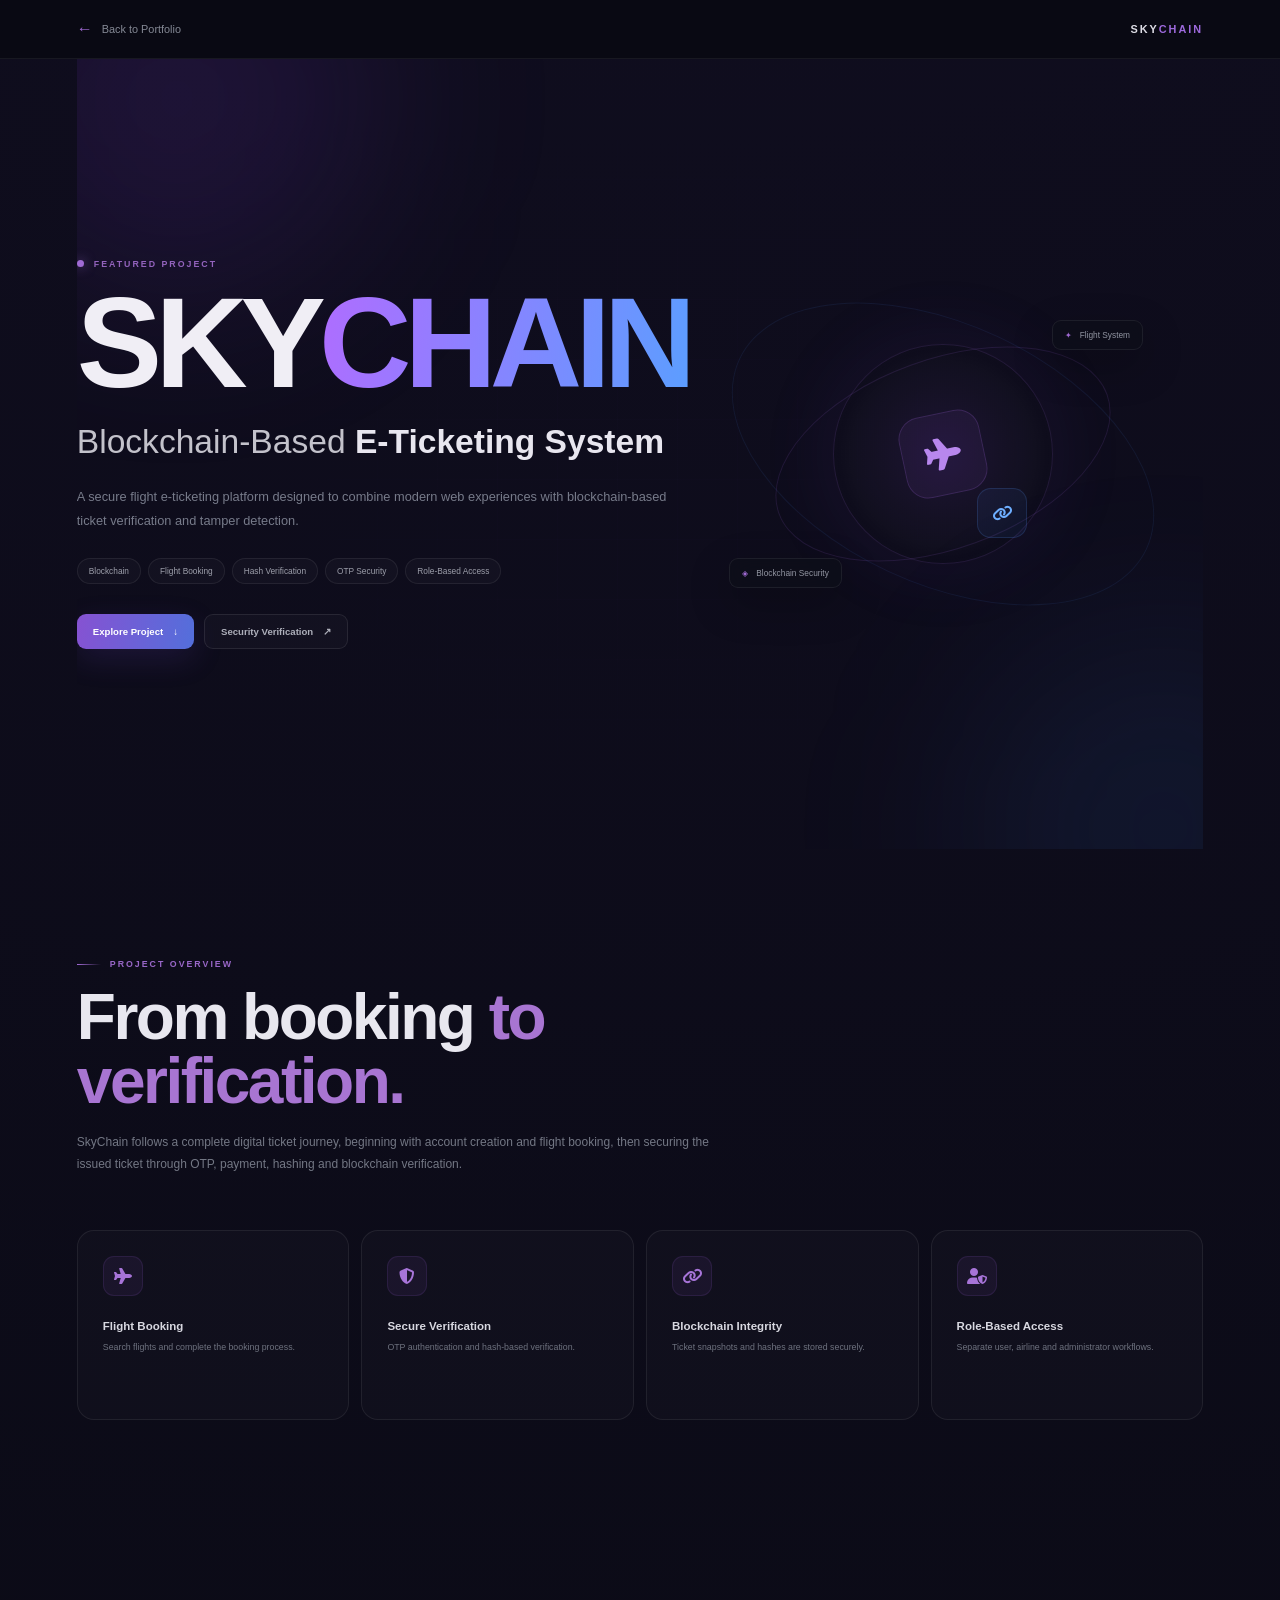
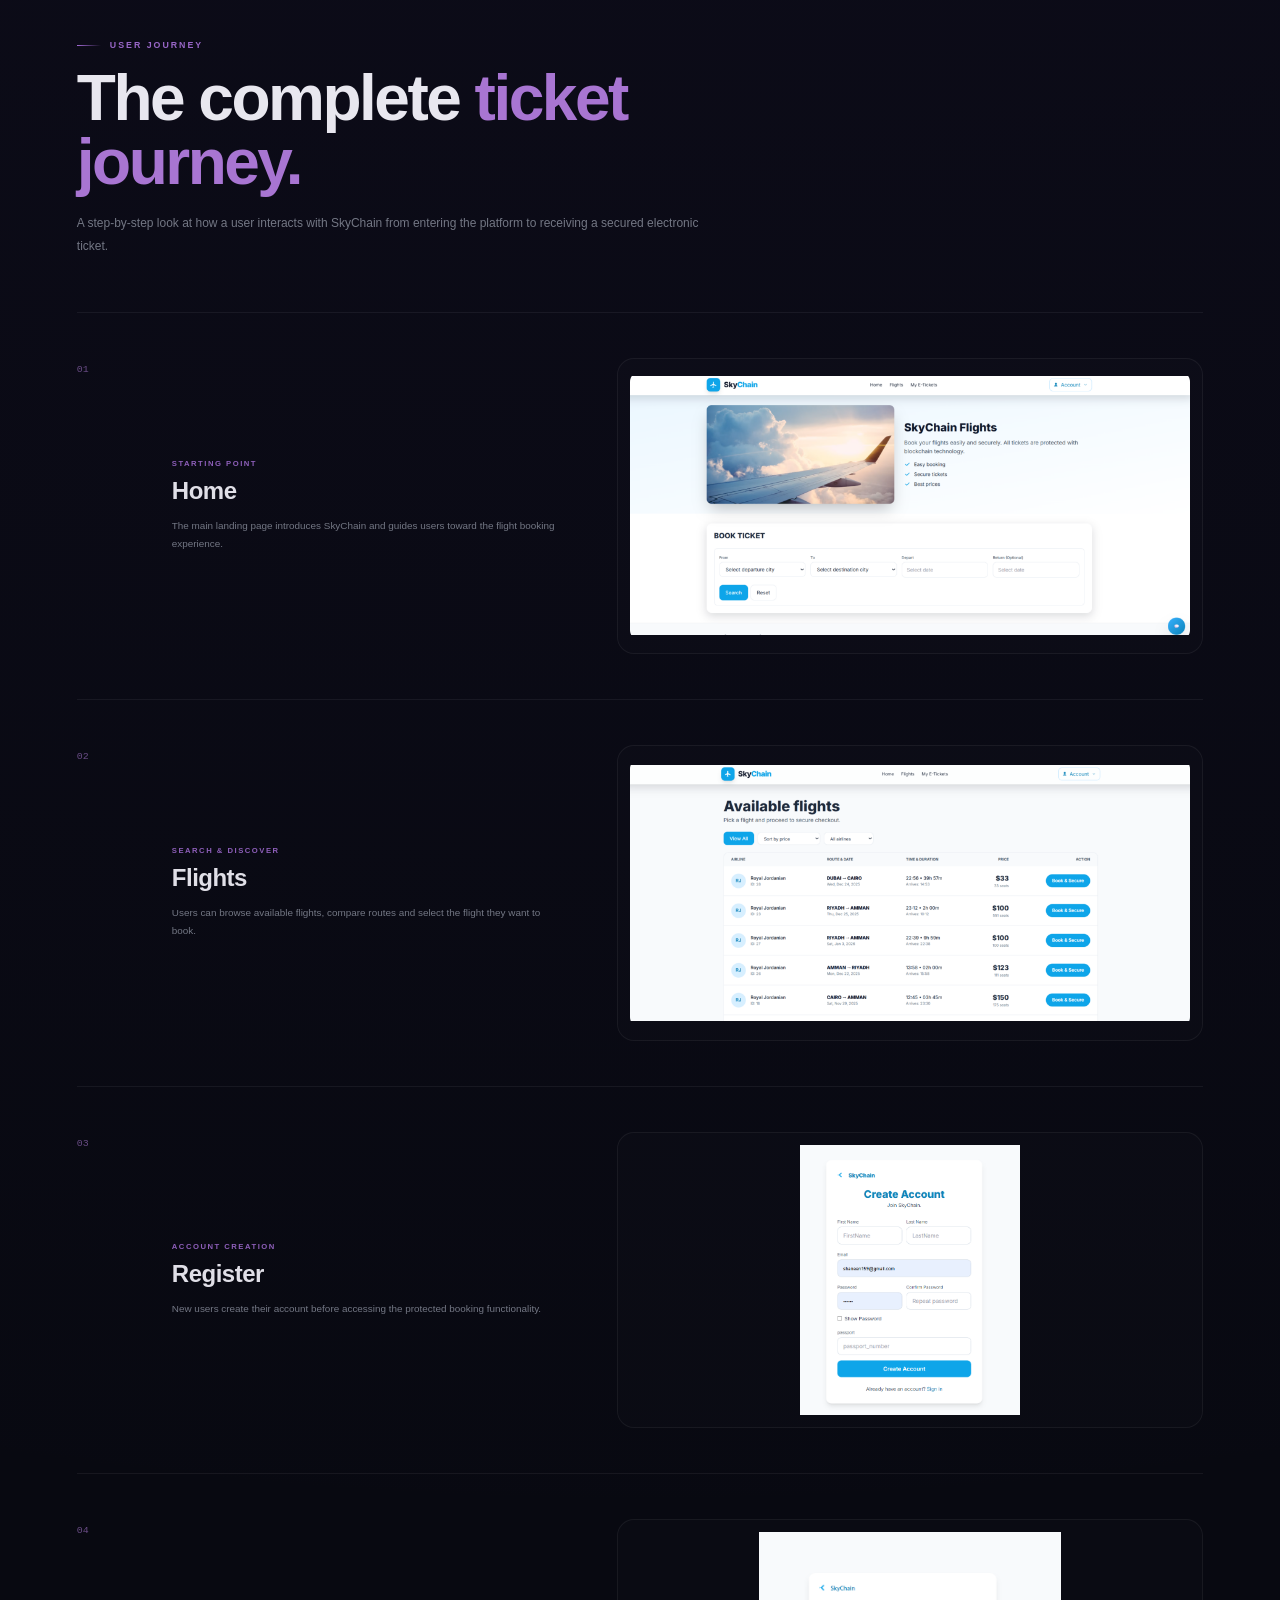
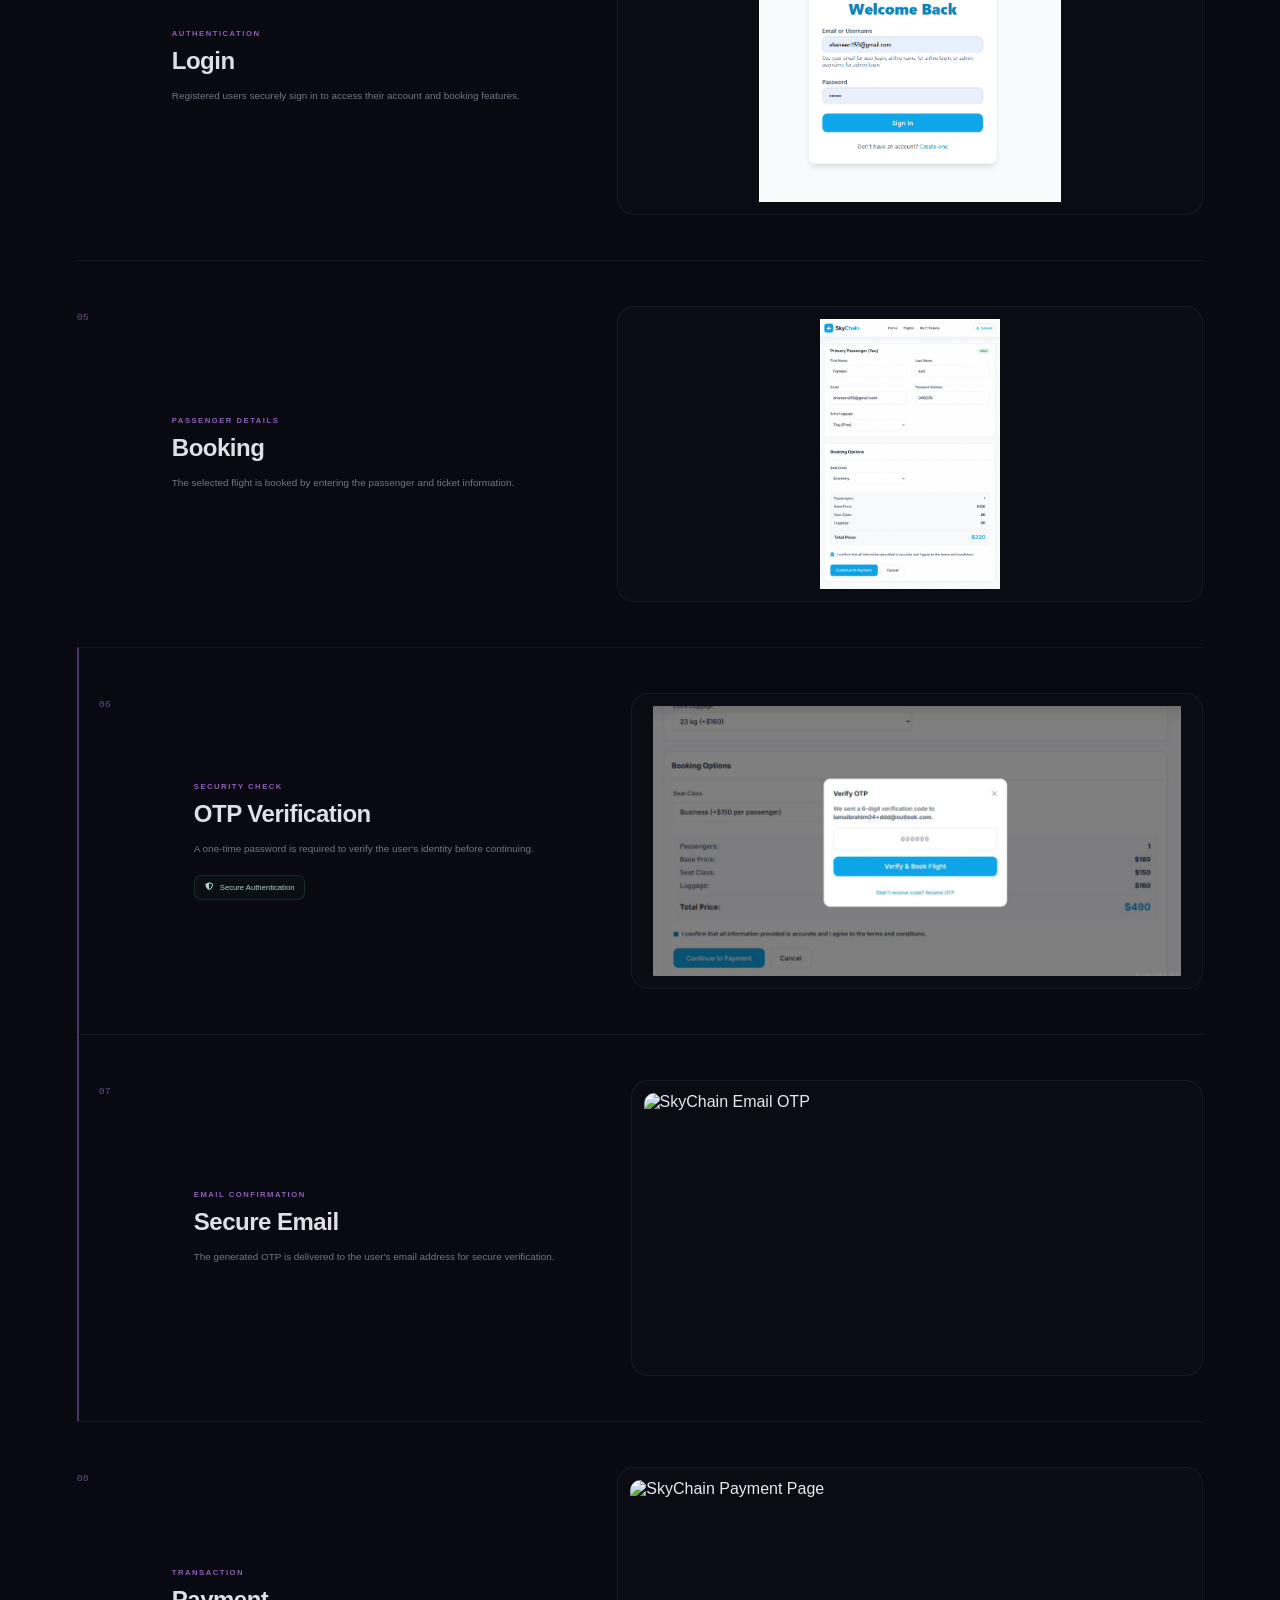
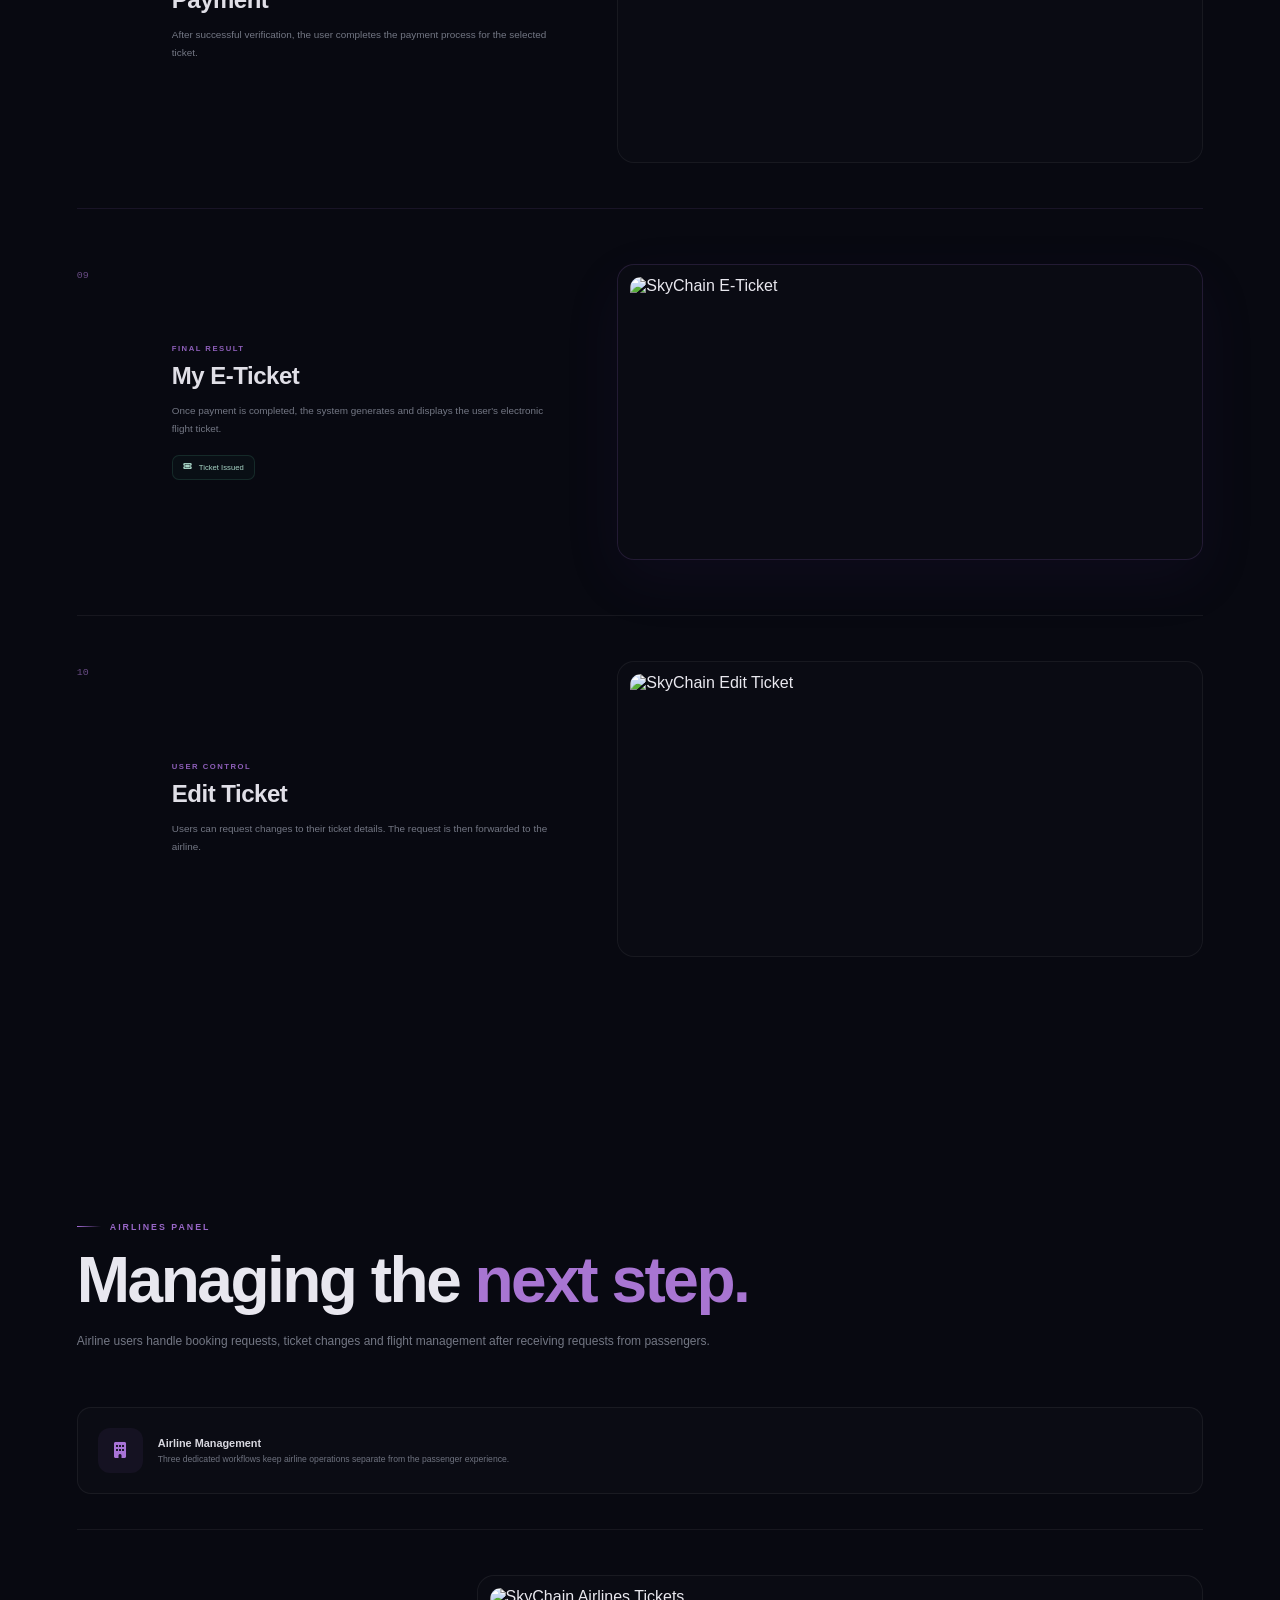
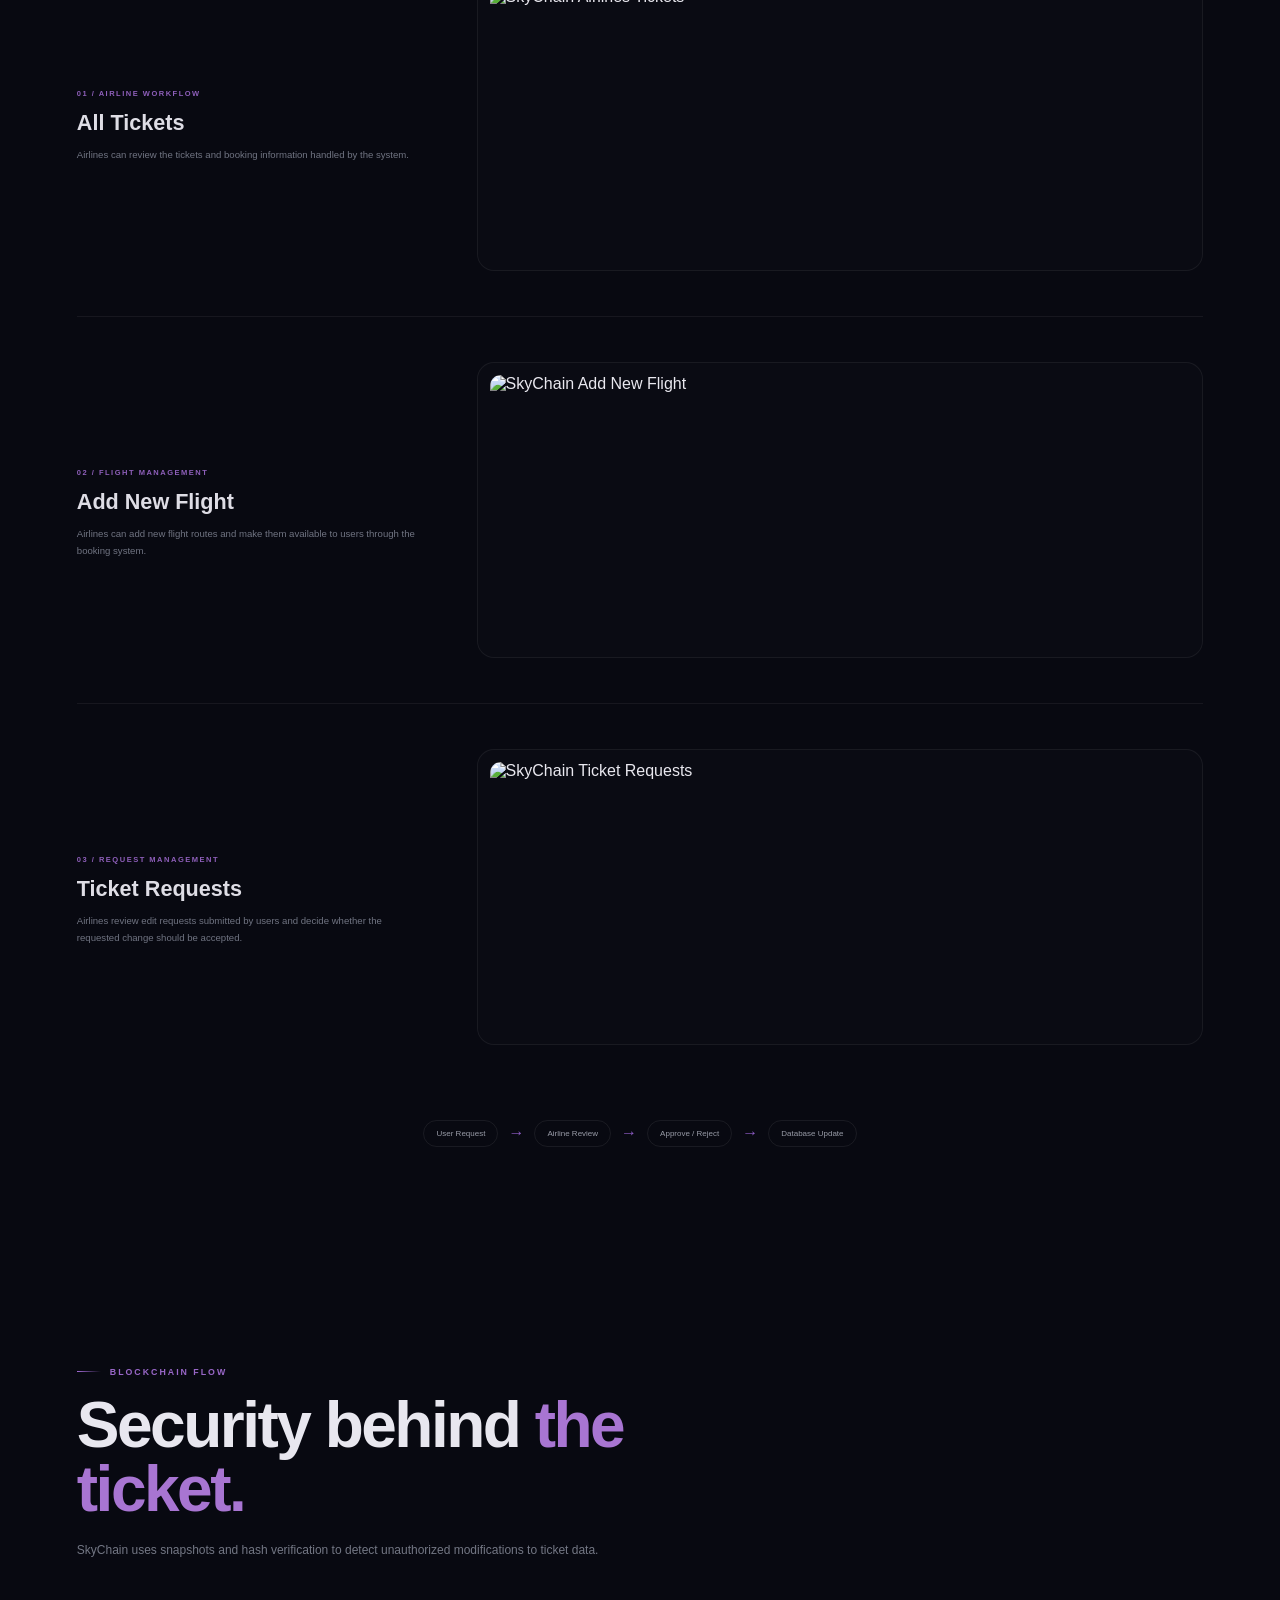
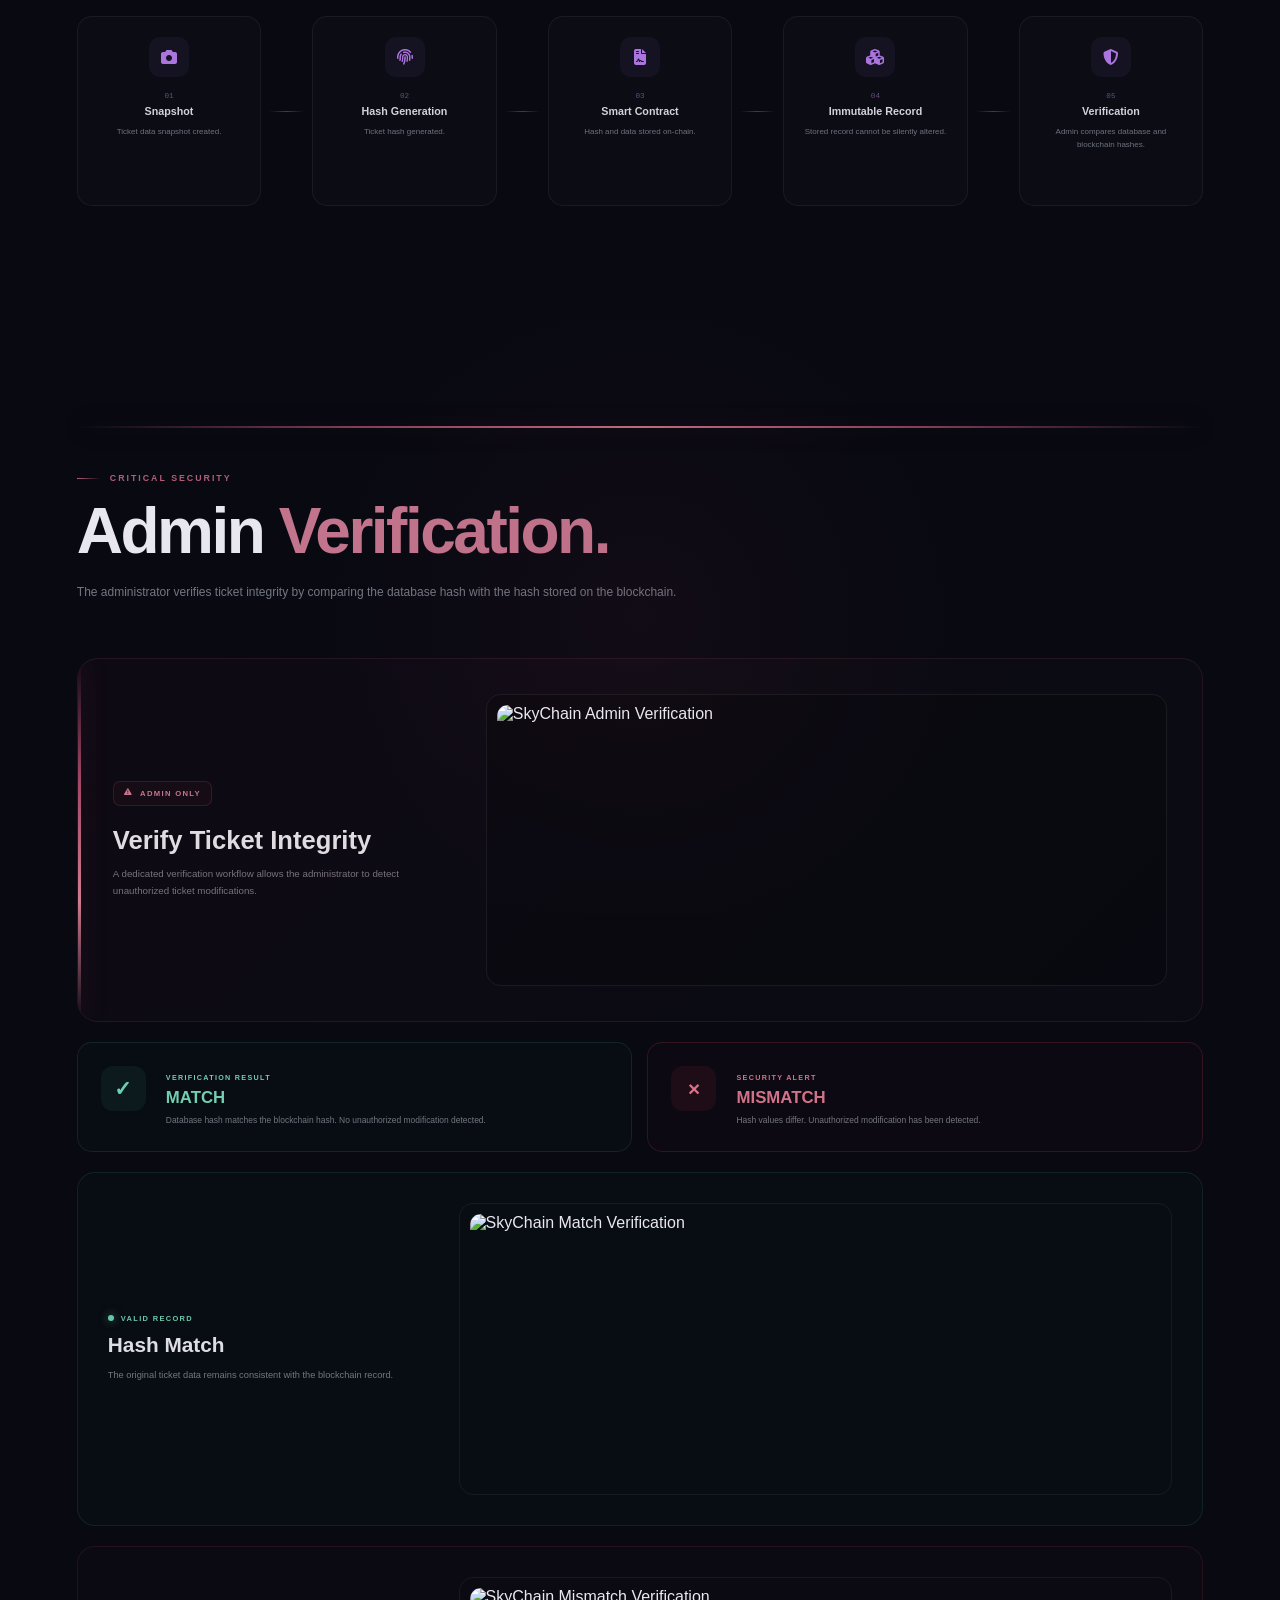
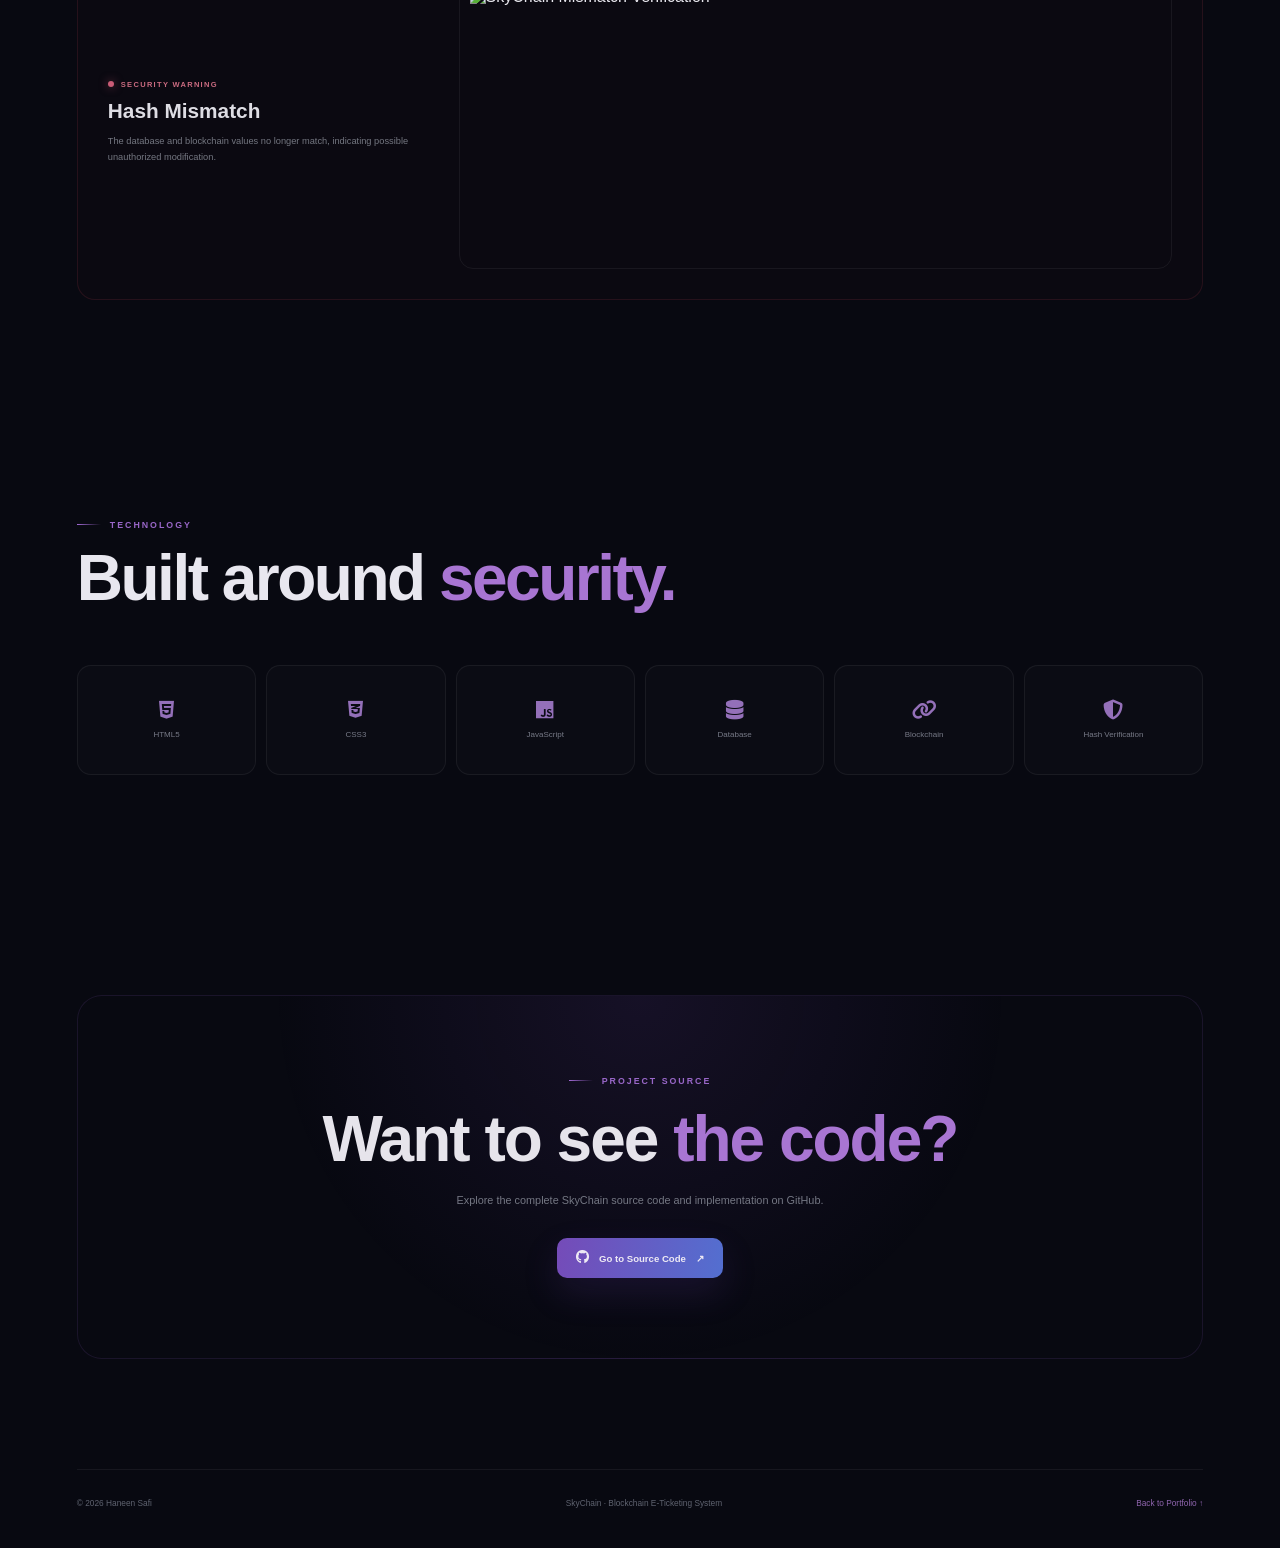
==== commit b6dd0634: "Fix Skychain image paths" ====
--- a/Skychain.html
+++ b/Skychain.html
@@ -301,7 +301,7 @@
 
           <div class="step-image">
             <img
-              src="assets/skychain/home.png"
+              src="assets/SkyChain/Home.png"
               alt="SkyChain Home Page"
               class="project-screenshot"
             >
@@ -338,7 +338,7 @@
 
           <div class="step-image">
             <img
-              src="assets/skychain/Flight.png"
+              src="assets/SkyChain/Flight.png"
               alt="SkyChain Flights Page"
               loading="lazy"
               class="project-screenshot"
@@ -376,7 +376,7 @@
 
           <div class="step-image">
             <img
-              src="assets/skychain/Register.png"
+              src="assets/SkyChain/Register.png"
               alt="SkyChain Register Page"
               loading="lazy"
               class="project-screenshot"
@@ -414,7 +414,7 @@
 
           <div class="step-image">
             <img
-              src="assets/skychain/Login.png"
+              src="assets/SkyChain/Login.png"
               alt="SkyChain Login Page"
               loading="lazy"
               class="project-screenshot"
@@ -452,7 +452,7 @@
 
           <div class="step-image">
             <img
-              src="assets/skychain/Booking.jpeg"
+              src="assets/SkyChain/Booking.jpeg"
               alt="SkyChain Booking Page"
               loading="lazy"
               class="project-screenshot"
@@ -495,7 +495,7 @@
 
           <div class="step-image">
             <img
-              src="assets/skychain/OTP.png"
+              src="assets/SkyChain/OTP.png"
               alt="SkyChain OTP Verification"
               loading="lazy"
               class="project-screenshot"
@@ -533,7 +533,7 @@
 
           <div class="step-image">
             <img
-              src="assets/skychain/Email.png"
+              src="assets/Skychain/Email.png"
               alt="SkyChain Email OTP"
               loading="lazy"
               class="project-screenshot"
@@ -571,7 +571,7 @@
 
           <div class="step-image">
             <img
-              src="assets/skychain/Payment.jpeg"
+              src="assets/Skychain/Payment.jpeg"
               alt="SkyChain Payment Page"
               loading="lazy"
               class="project-screenshot"
@@ -614,7 +614,7 @@
 
           <div class="step-image">
             <img
-              src="assets/skychain/Ticket.png"
+              src="assets/Skychain/Ticket.png"
               alt="SkyChain E-Ticket"
               loading="lazy"
               class="project-screenshot"
@@ -652,7 +652,7 @@
 
           <div class="step-image">
             <img
-              src="assets/skychain/EditRequest.png"
+              src="assets/Skychain/EditRequest.png"
               alt="SkyChain Edit Ticket"
               loading="lazy"
               class="project-screenshot"
@@ -732,7 +732,7 @@
         <div class="airline-screen-image">
 
           <img
-            src="assets/skychain/Airlines1.png"
+            src="assets/Skychain/Airlines1.png"
             alt="SkyChain Airlines Tickets"
             loading="lazy"
             class="project-screenshot"
@@ -764,7 +764,7 @@
         <div class="airline-screen-image">
 
           <img
-            src="assets/skychain/AddFlight.png"
+            src="assets/Skychain/AddFlight.png"
             alt="SkyChain Add New Flight"
             loading="lazy"
             class="project-screenshot"
@@ -796,7 +796,7 @@
         <div class="airline-screen-image">
 
           <img
-            src="assets/skychain/ApproveEdit.png"
+            src="assets/Skychain/ApproveEdit.png"
             alt="SkyChain Ticket Requests"
             loading="lazy"
             class="project-screenshot"
@@ -1019,7 +1019,7 @@
         <div class="admin-main-image">
 
           <img
-            src="assets/skychain/Admin.png"
+            src="assets/Skychain/Admin.png"
             alt="SkyChain Admin Verification"
             loading="lazy"
             class="project-screenshot"
@@ -1106,7 +1106,7 @@
         <div class="verification-screen-image">
 
           <img
-            src="assets/skychain/Match.png"
+            src="assets/Skychain/Match.png"
             alt="SkyChain Match Verification"
             loading="lazy"
             class="project-screenshot"
@@ -1141,7 +1141,7 @@
         <div class="verification-screen-image">
 
           <img
-            src="assets/skychain/MisMatch.png"
+            src="assets/Skychain/MisMatch.png"
             alt="SkyChain Mismatch Verification"
             loading="lazy"
             class="project-screenshot"
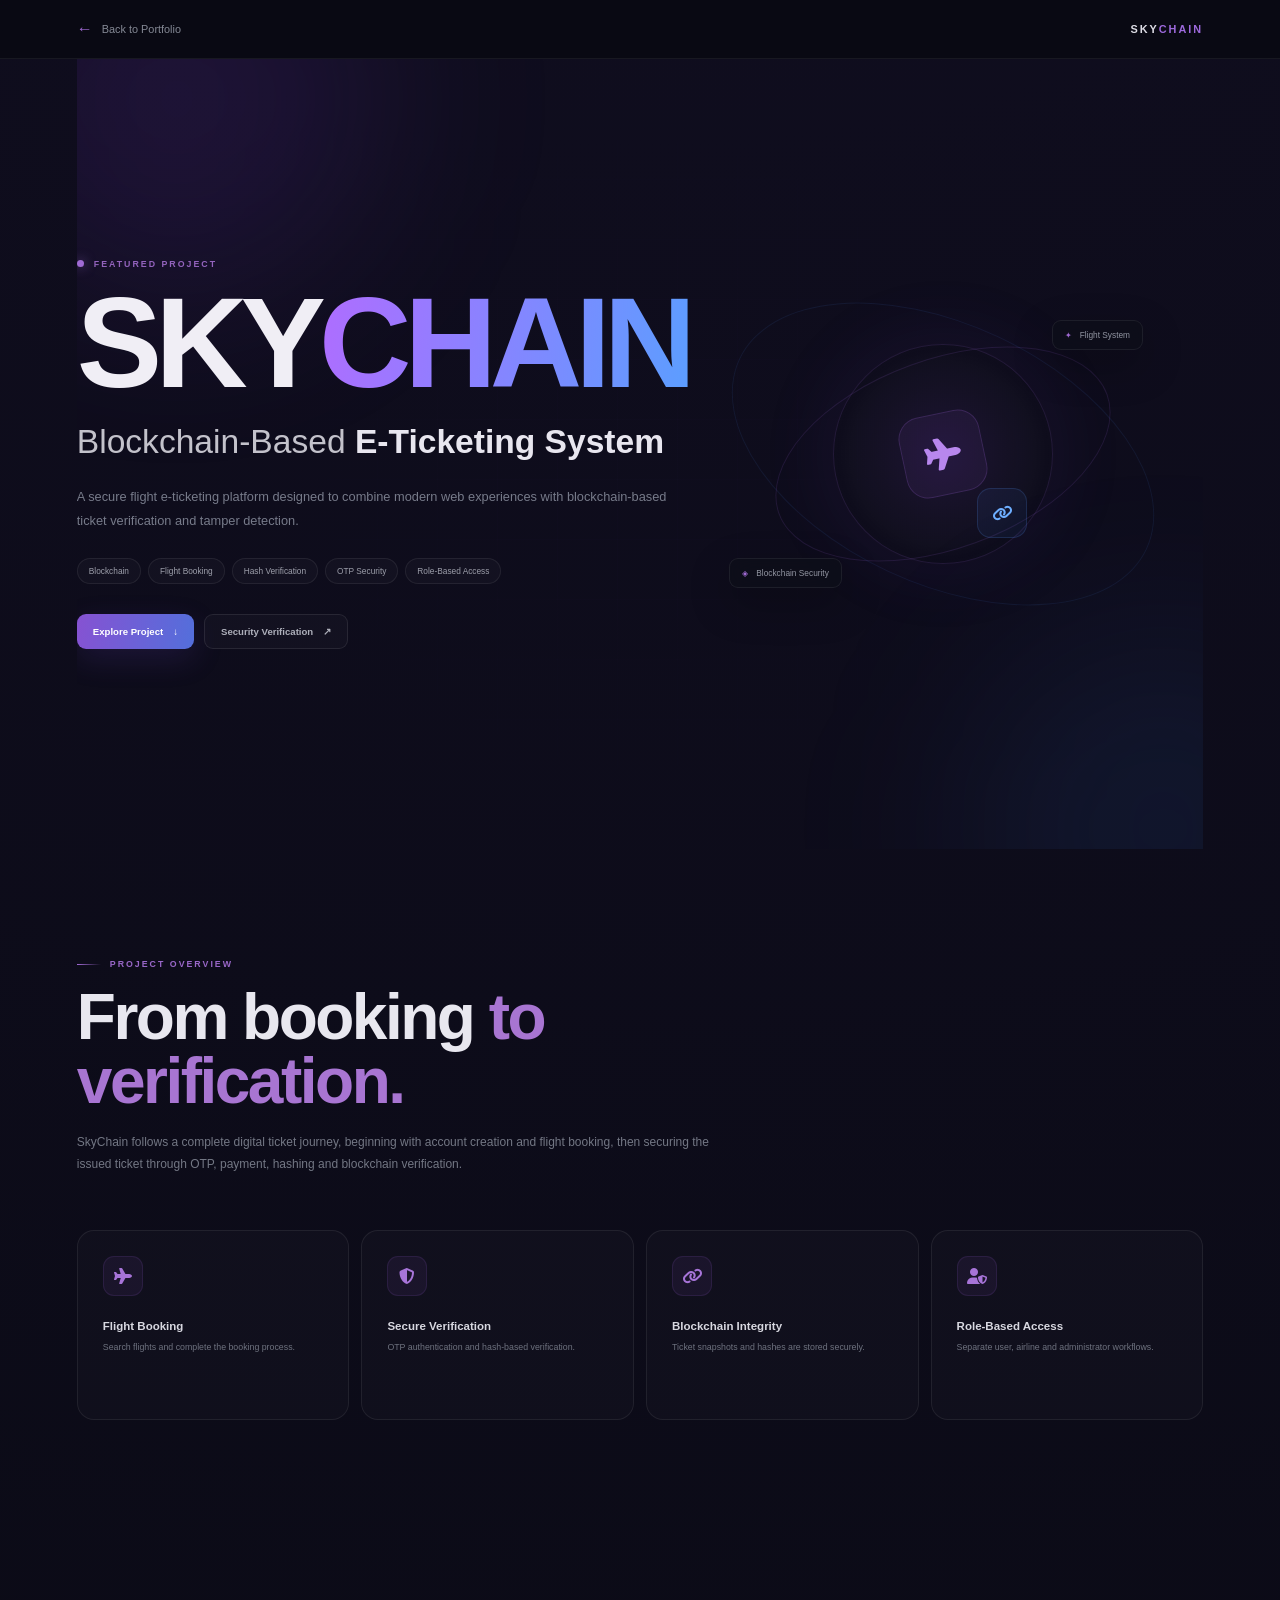
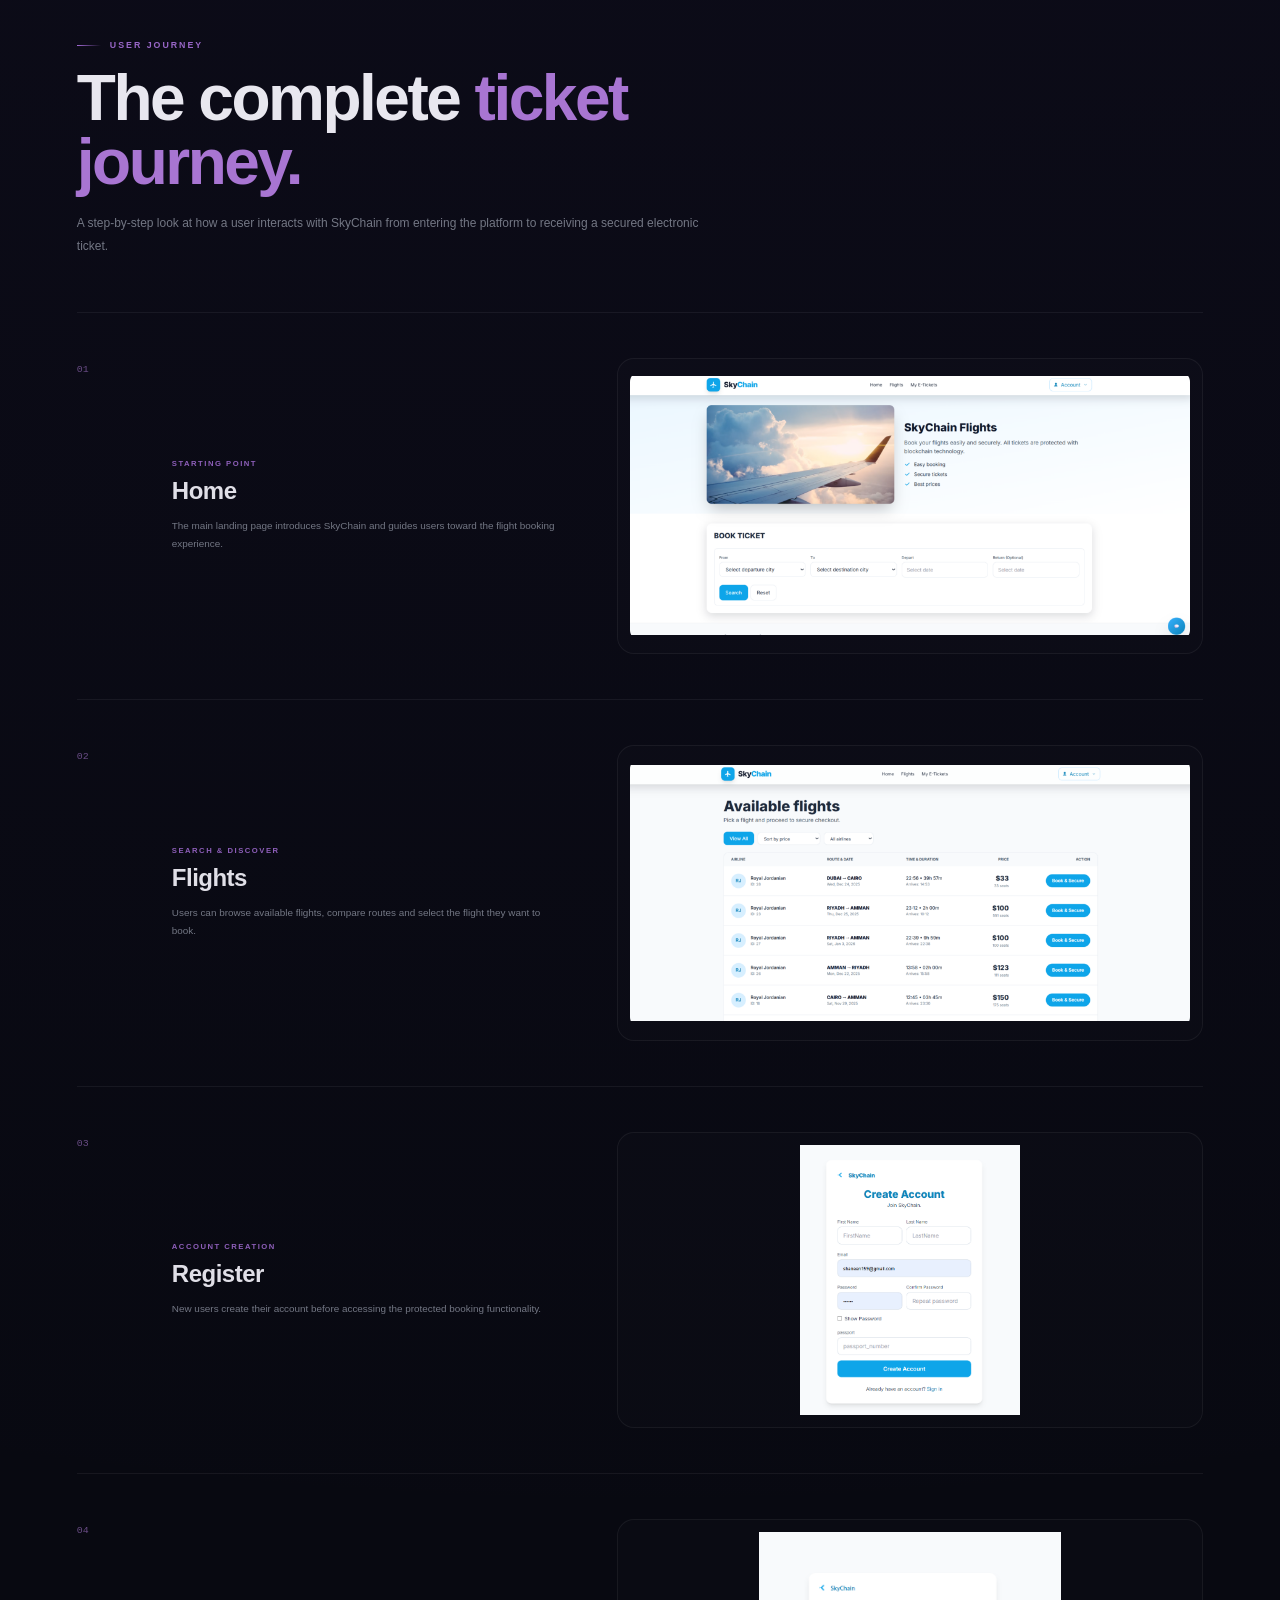
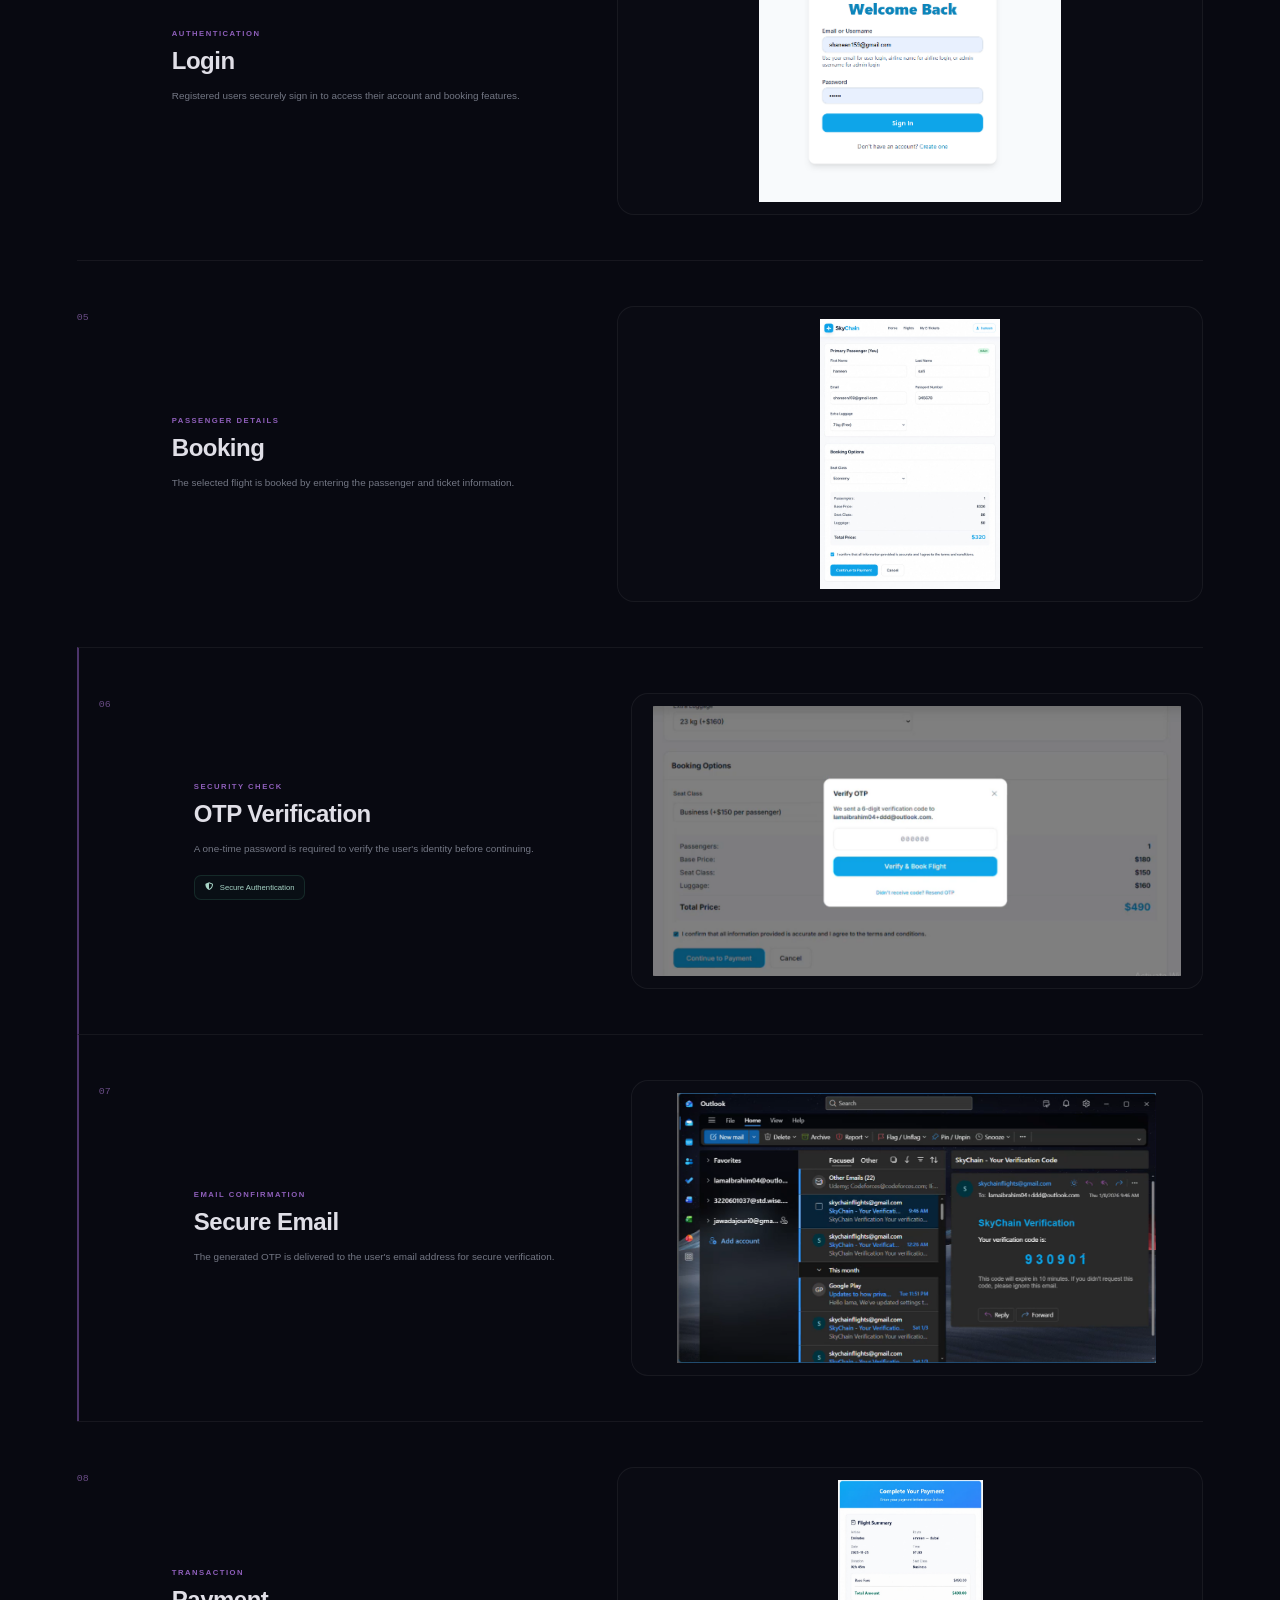
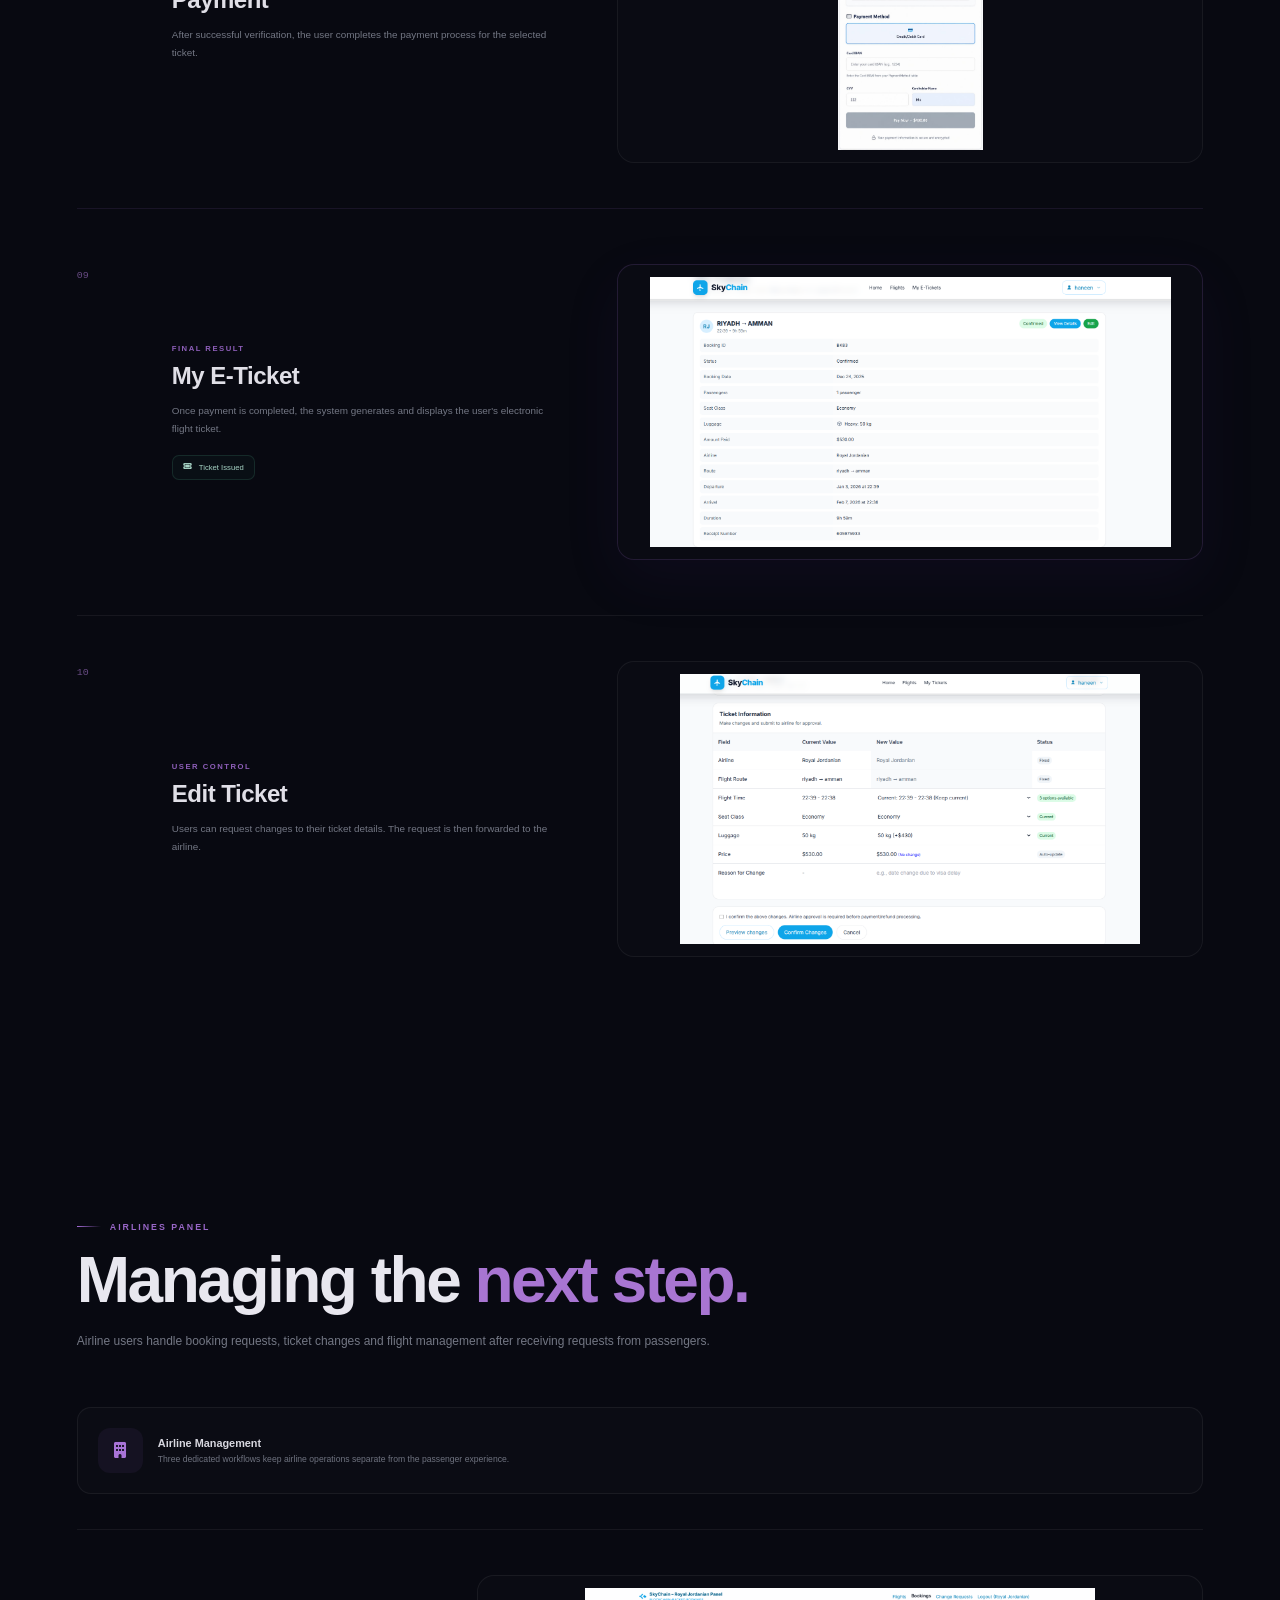
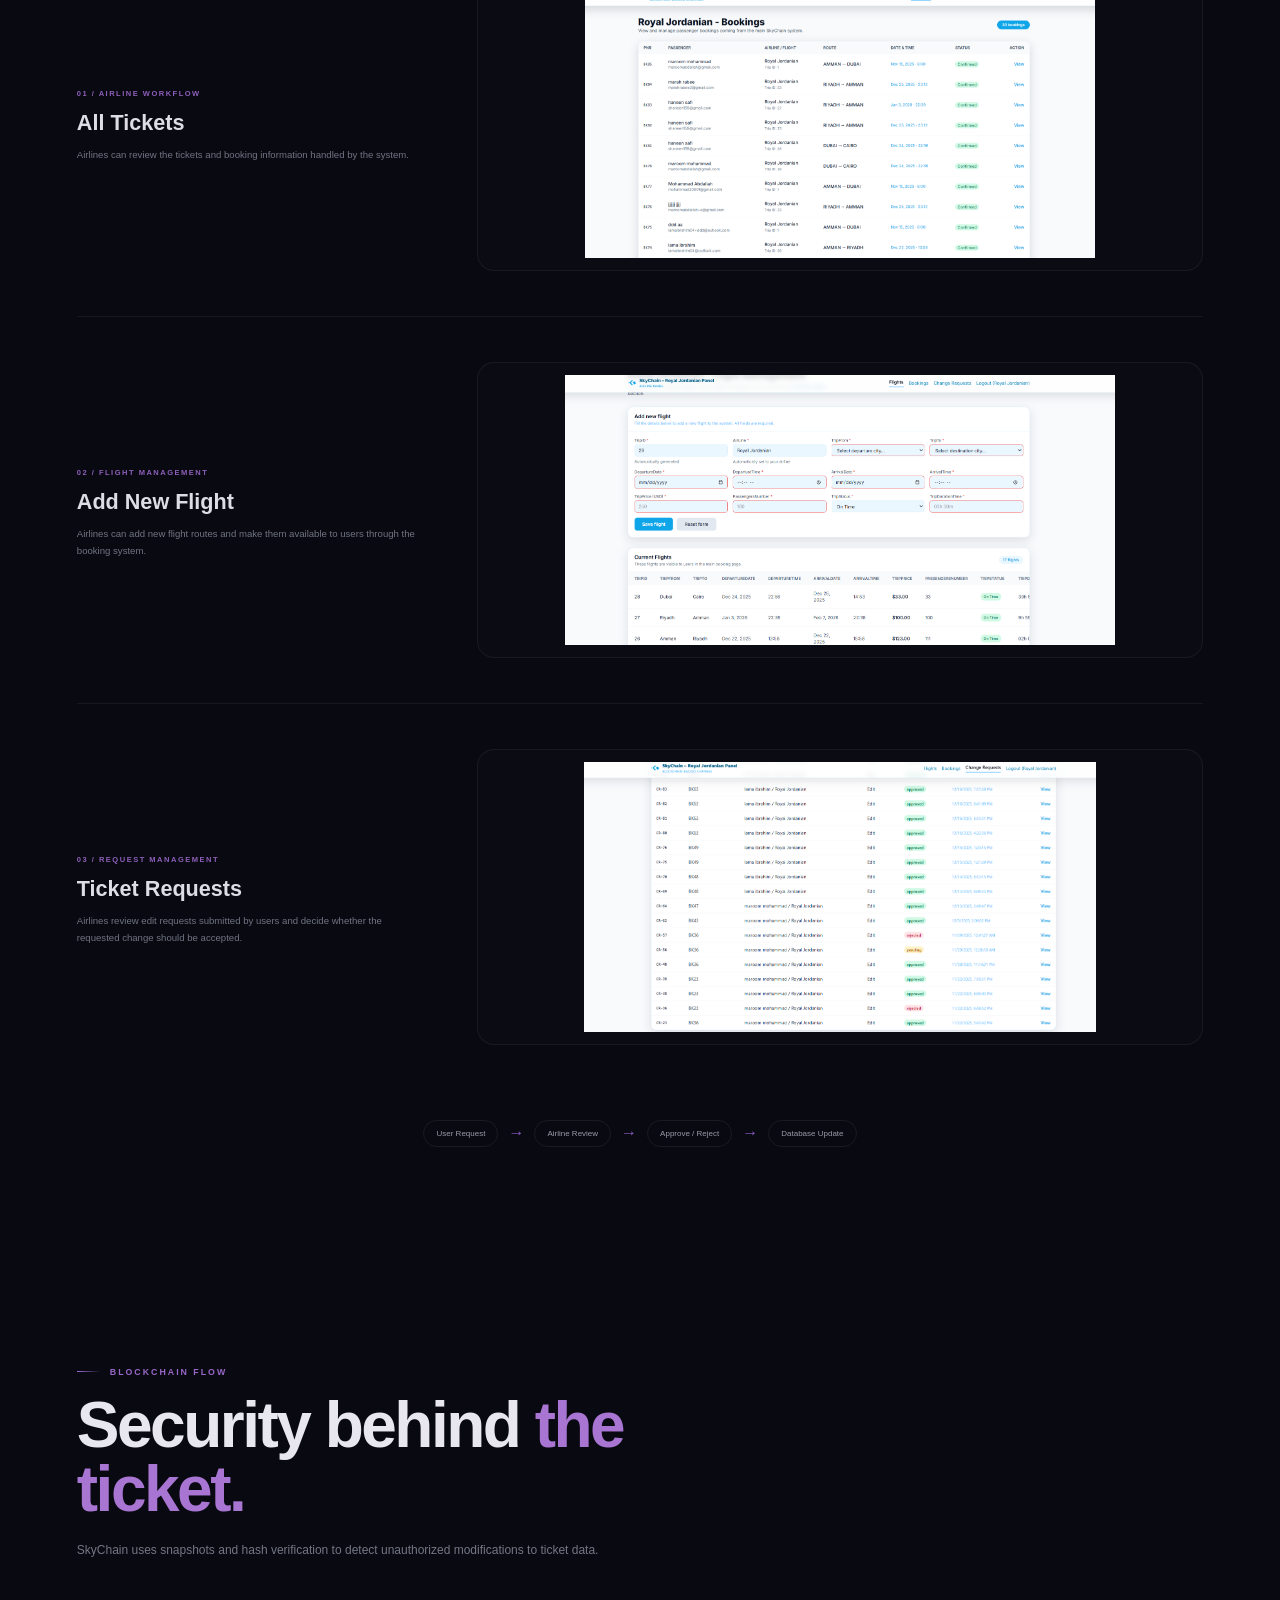
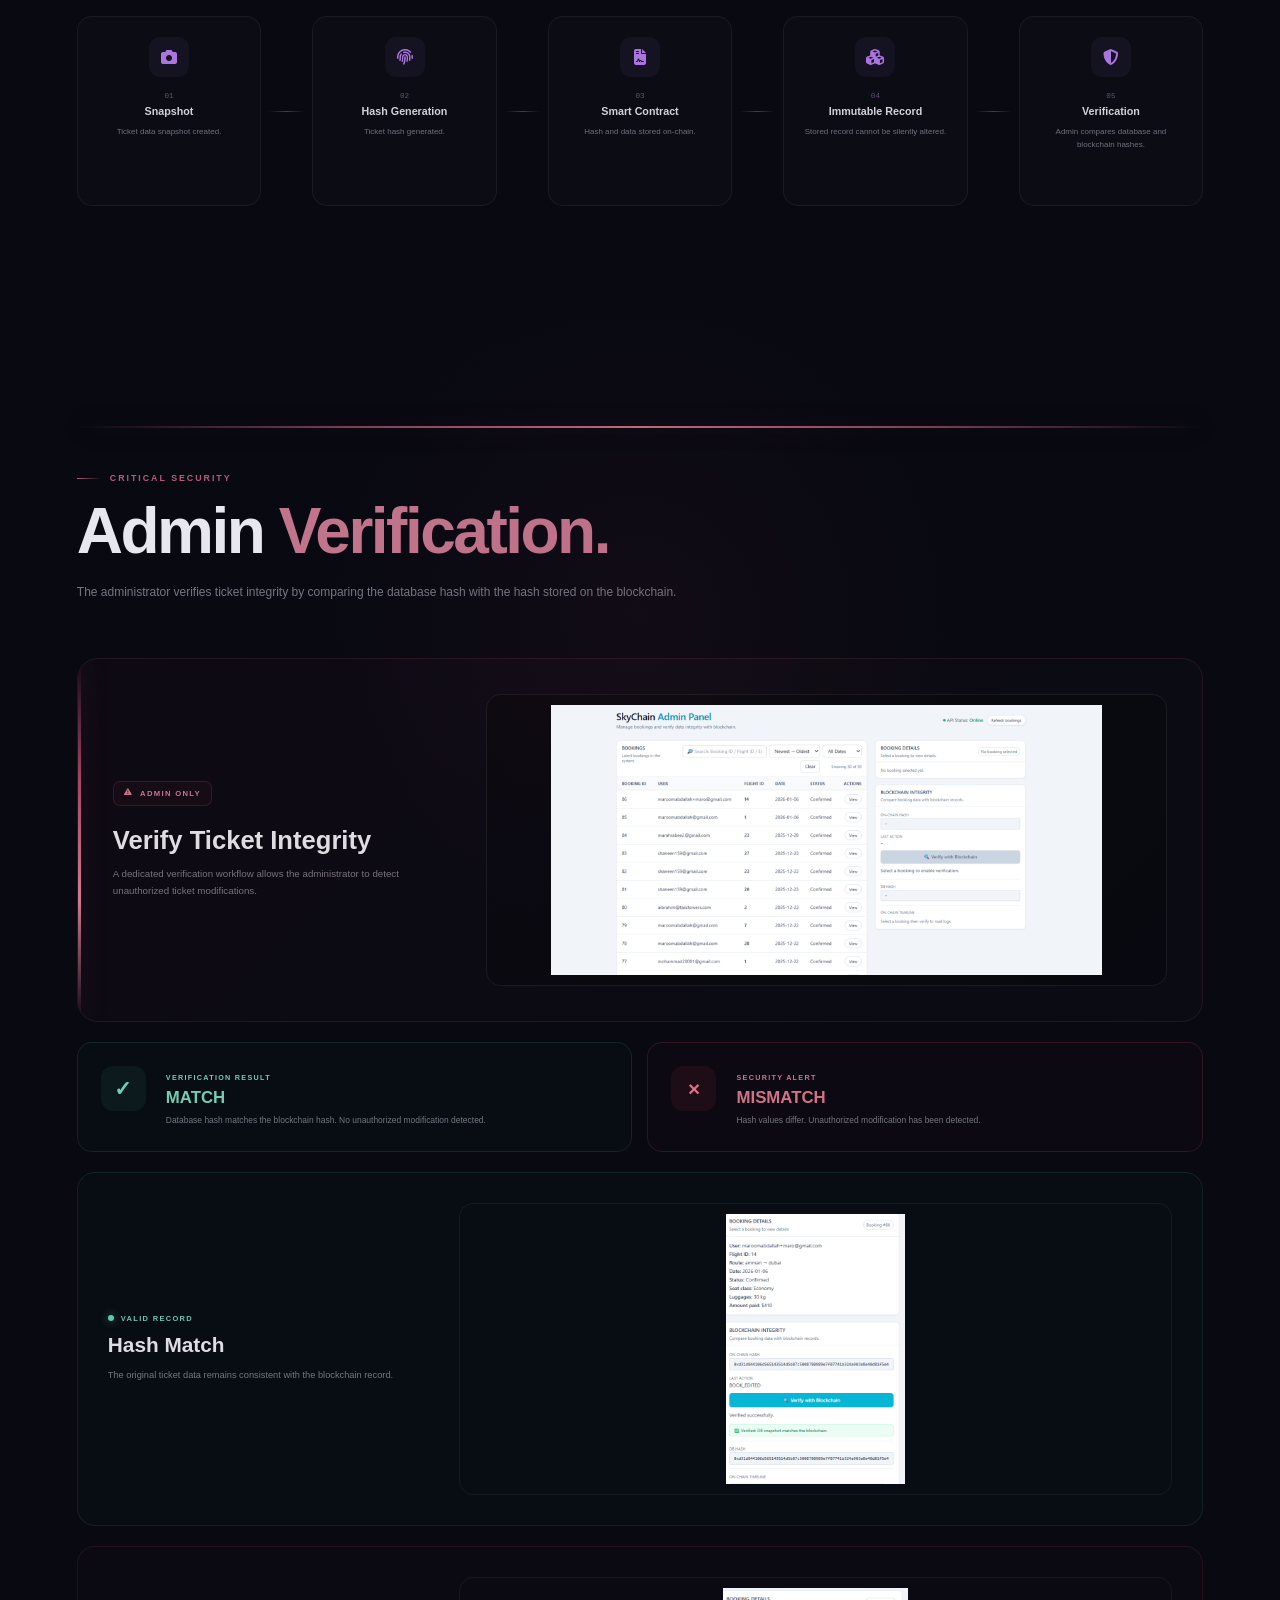
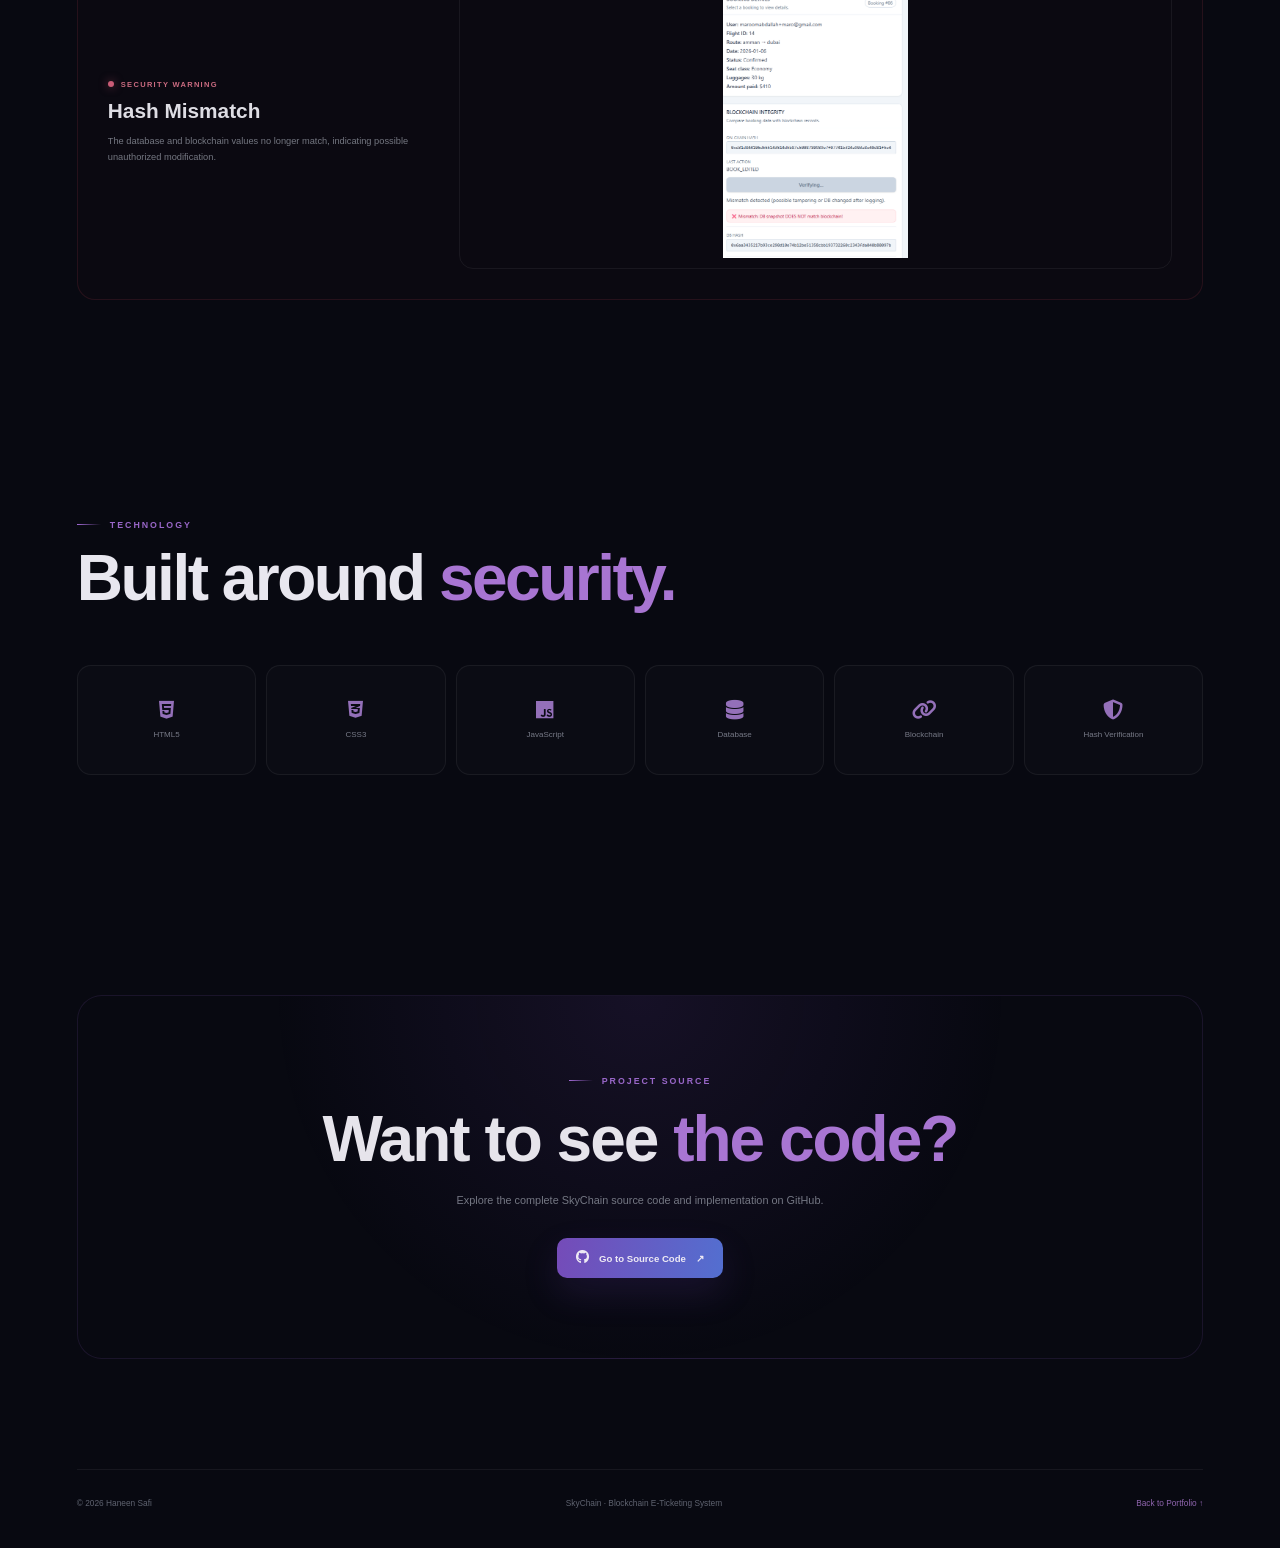
==== commit 97fefd96: "Update Skychain portfolio page" ====
--- a/Skychain.html
+++ b/Skychain.html
@@ -533,7 +533,7 @@
 
           <div class="step-image">
             <img
-              src="assets/Skychain/Email.png"
+              src="assets/SkyChain//Email.png"
               alt="SkyChain Email OTP"
               loading="lazy"
               class="project-screenshot"
@@ -571,7 +571,7 @@
 
           <div class="step-image">
             <img
-              src="assets/Skychain/Payment.jpeg"
+              src="assets/SkyChain/Payment.jpeg"
               alt="SkyChain Payment Page"
               loading="lazy"
               class="project-screenshot"
@@ -614,7 +614,7 @@
 
           <div class="step-image">
             <img
-              src="assets/Skychain/Ticket.png"
+              src="assets/SkyChain/Ticket.png"
               alt="SkyChain E-Ticket"
               loading="lazy"
               class="project-screenshot"
@@ -652,7 +652,7 @@
 
           <div class="step-image">
             <img
-              src="assets/Skychain/EditRequest.png"
+              src="assets/SkyChain/EditRequest.png"
               alt="SkyChain Edit Ticket"
               loading="lazy"
               class="project-screenshot"
@@ -732,7 +732,7 @@
         <div class="airline-screen-image">
 
           <img
-            src="assets/Skychain/Airlines1.png"
+            src="assets/SkyChain/Airlines1.png"
             alt="SkyChain Airlines Tickets"
             loading="lazy"
             class="project-screenshot"
@@ -764,7 +764,7 @@
         <div class="airline-screen-image">
 
           <img
-            src="assets/Skychain/AddFlight.png"
+            src="assets/SkyChain/AddFlight.png"
             alt="SkyChain Add New Flight"
             loading="lazy"
             class="project-screenshot"
@@ -796,7 +796,7 @@
         <div class="airline-screen-image">
 
           <img
-            src="assets/Skychain/ApproveEdit.png"
+            src="assets/SkyChain/ApproveEdit.png"
             alt="SkyChain Ticket Requests"
             loading="lazy"
             class="project-screenshot"
@@ -1019,7 +1019,7 @@
         <div class="admin-main-image">
 
           <img
-            src="assets/Skychain/Admin.png"
+            src="assets/SkyChain/Admin.png"
             alt="SkyChain Admin Verification"
             loading="lazy"
             class="project-screenshot"
@@ -1106,7 +1106,7 @@
         <div class="verification-screen-image">
 
           <img
-            src="assets/Skychain/Match.png"
+            src="assets/SkyChain/Match.png"
             alt="SkyChain Match Verification"
             loading="lazy"
             class="project-screenshot"
@@ -1141,7 +1141,7 @@
         <div class="verification-screen-image">
 
           <img
-            src="assets/Skychain/MisMatch.png"
+            src="assets/SkyChain/MisMatch.png"
             alt="SkyChain Mismatch Verification"
             loading="lazy"
             class="project-screenshot"
